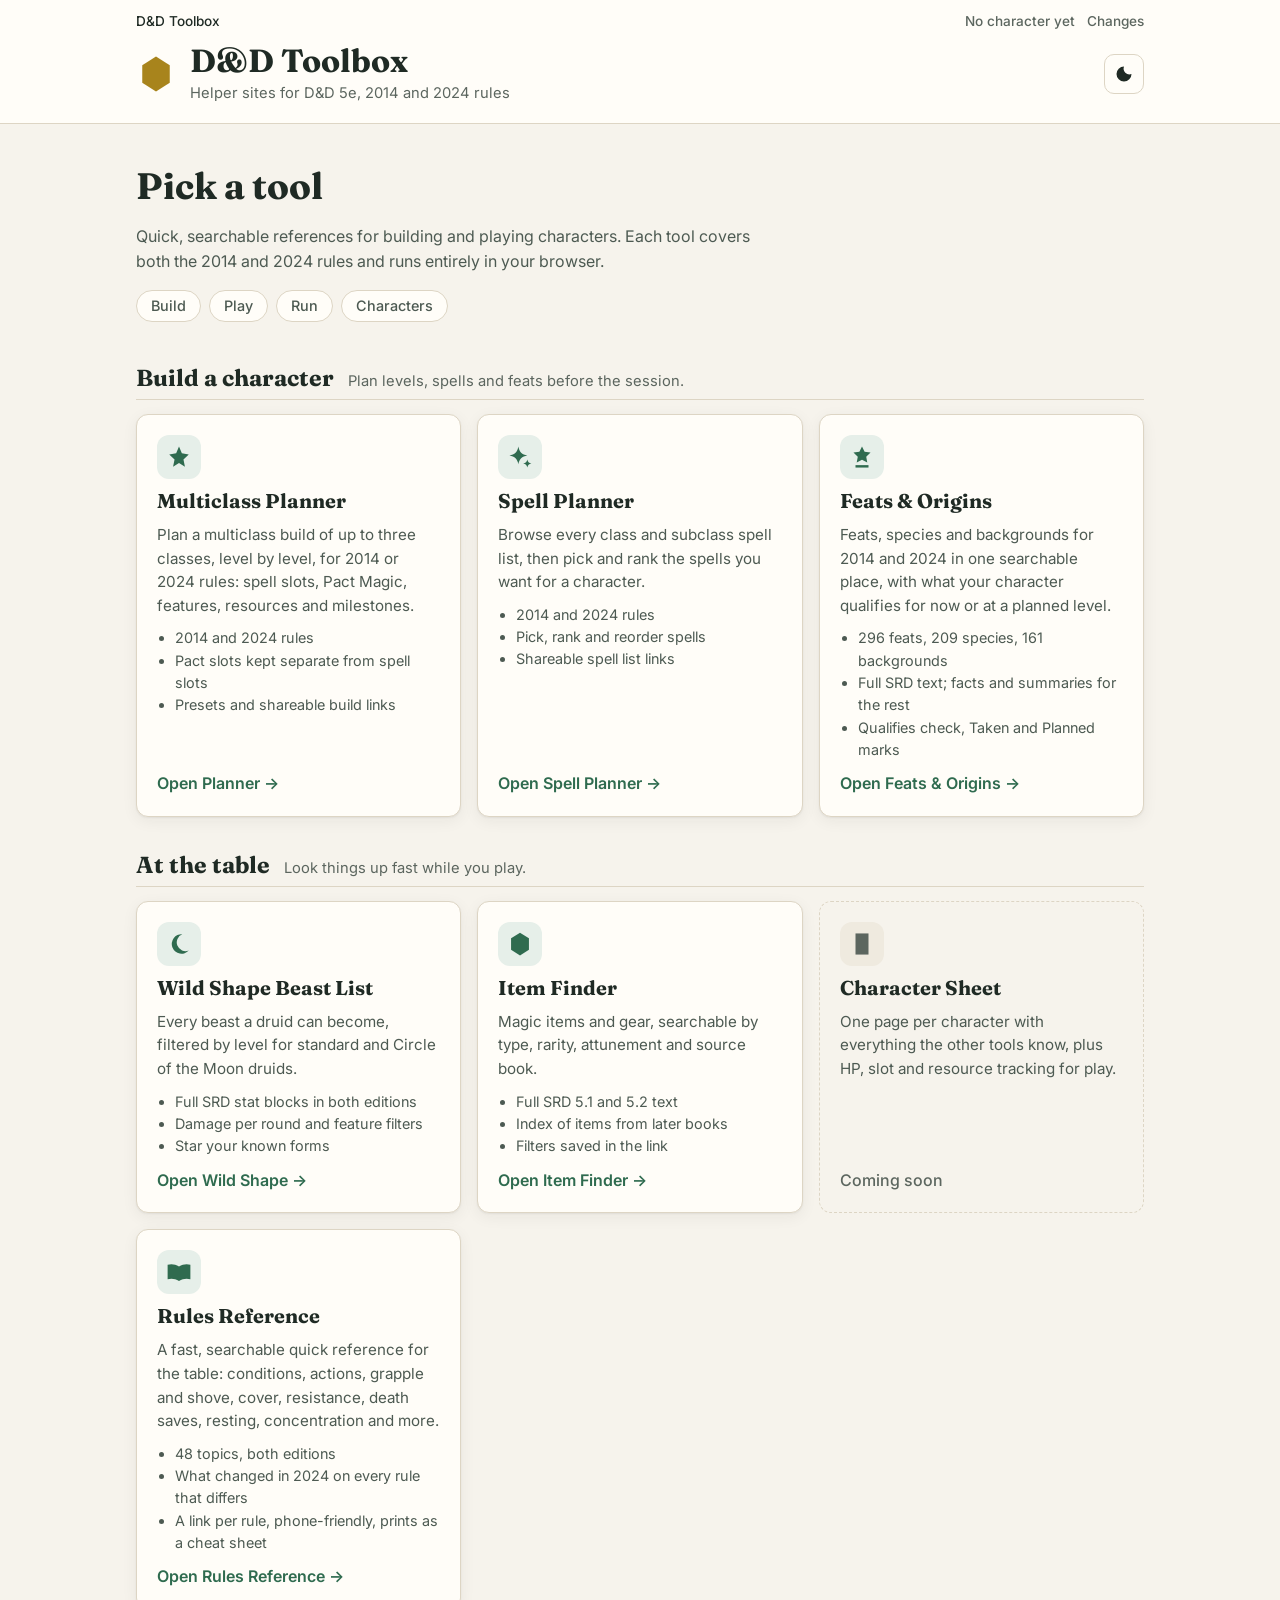
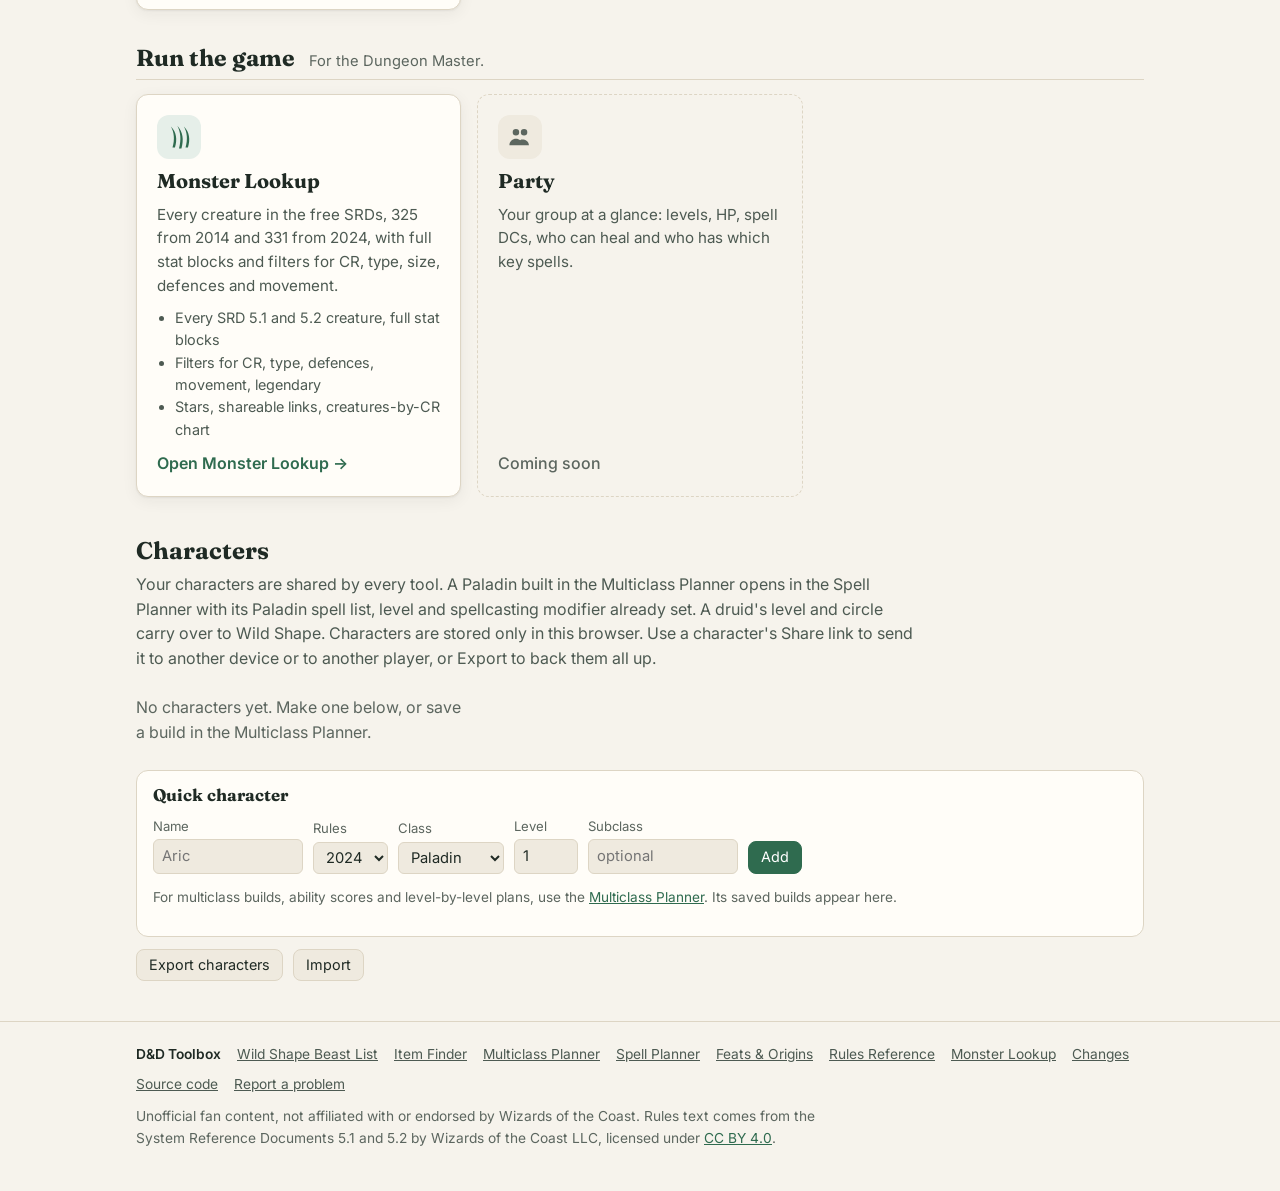
==== site/index.html @ f1fdc240 "Hub: Rules Reference card live; shared footer v2 adds Feats & Origins, Rules Reference, Monster Look" ====
<!doctype html>
<html lang="en">
<head>
<meta charset="utf-8">
<meta name="viewport" content="width=device-width, initial-scale=1">
<title>D&amp;D Toolbox</title>
<meta name="description" content="Free D&D 5e helper tools for 2014 and 2024 rules: a multiclass planner, spell planner, feats and origins, Wild Shape beasts, an item finder, a rules reference and a monster lookup.">
<meta name="theme-color" content="#f6f3ec" media="(prefers-color-scheme: light)">
<meta name="theme-color" content="#12171a" media="(prefers-color-scheme: dark)">
<link rel="canonical" href="https://wernercd.github.io/dnd/">
<meta property="og:type" content="website">
<meta property="og:site_name" content="D&amp;D Toolbox">
<meta property="og:title" content="D&amp;D Toolbox">
<meta property="og:description" content="Free D&amp;D 5e helper tools for 2014 and 2024 rules: a multiclass planner, spell planner, feats and origins, Wild Shape beasts, an item finder, a rules reference and a monster lookup.">
<meta property="og:url" content="https://wernercd.github.io/dnd/">
<meta name="twitter:card" content="summary">
<link rel="icon" href="data:image/svg+xml,%3Csvg xmlns='http://www.w3.org/2000/svg' viewBox='0 0 32 32'%3E%3Cpath d='M16 2l11 7v14l-11 7-11-7V9z' fill='%23c9a227'/%3E%3C/svg%3E">
<link rel="preconnect" href="https://fonts.googleapis.com">
<link rel="preconnect" href="https://fonts.gstatic.com" crossorigin>
<link href="https://fonts.googleapis.com/css2?family=Fraunces:opsz,wght@9..144,500;9..144,700&family=Inter:wght@400;500;600&display=swap" rel="stylesheet">
<script>try{var t=localStorage.getItem('dnd.theme');if(t==='dark'||t==='light')document.documentElement.dataset.theme=t;}catch(e){}</script>
<link rel="stylesheet" href="styles.css?v=dev">
</head>
<body>
<header class="site-header">
  <div class="wrap hub-bar">
    <a href="./" aria-current="page">D&amp;D Toolbox</a>
    <span class="char-pick" id="charPick"></span>
    <nav class="hub-nav" aria-label="Site">
      <a href="changes.html">Changes</a>
    </nav>
  </div>
  <div class="wrap header-inner">
    <div class="brand">
      <svg class="logo" viewBox="0 0 32 32" aria-hidden="true"><path d="M16 2l11 7v14l-11 7-11-7V9z"/></svg>
      <div>
        <h1>D&amp;D Toolbox</h1>
        <p class="tagline">Helper sites for D&amp;D 5e, 2014 and 2024 rules</p>
      </div>
    </div>
    <button id="themeBtn" class="icon-btn" type="button" aria-label="Toggle dark mode" title="Toggle dark mode">
      <svg viewBox="0 0 24 24" aria-hidden="true"><path d="M12 3a9 9 0 1 0 9 9 7 7 0 0 1-9-9z"/></svg>
    </button>
  </div>
</header>

<main class="wrap">
  <section class="hero">
    <h2>Pick a tool</h2>
    <p>Quick, searchable references for building and playing characters. Each tool covers both the 2014 and 2024 rules and runs entirely in your browser.</p>
    <nav class="jump" aria-label="Sections"><a href="#build">Build</a><a href="#play">Play</a><a href="#run">Run</a><a href="#characters">Characters</a></nav>
  </section>

  <section class="group" id="build" aria-labelledby="buildH">
    <div class="group-head"><h2 id="buildH">Build a character</h2><p>Plan levels, spells and feats before the session.</p></div>
    <div class="tools" data-reveal>
    <a class="tool" data-spot href="https://wernercd.github.io/dnd-multiclass-planner/">
      <span class="ico"><svg viewBox="0 0 32 32" aria-hidden="true"><path d="M16 3l3.5 8.5L28 13l-6.5 6 1.8 9L16 23.5 8.7 28l1.8-9L4 13l8.5-1.5z"/></svg></span>
      <h3>Multiclass Planner</h3>
      <p>Plan a multiclass build of up to three classes, level by level, for 2014 or 2024 rules: spell slots, Pact Magic, features, resources and milestones.</p>
      <ul><li>2014 and 2024 rules</li><li>Pact slots kept separate from spell slots</li><li>Presets and shareable build links</li></ul>
      <span class="go">Open Planner &rarr;</span>
    </a>
    <a class="tool" data-spot href="https://wernercd.github.io/dnd-magic/">
      <span class="ico"><svg viewBox="0 0 32 32" aria-hidden="true"><path d="M14 3c1 6.5 4.5 10 11 11-6.5 1-10 4.5-11 11-1-6.5-4.5-10-11-11 6.5-1 10-4.5 11-11z"/><path d="M25 19c.5 3 2 4.5 5 5-3 .5-4.5 2-5 5-.5-3-2-4.5-5-5 3-.5 4.5-2 5-5z"/></svg></span>
      <h3>Spell Planner</h3>
      <p>Browse every class and subclass spell list, then pick and rank the spells you want for a character.</p>
      <ul><li>2014 and 2024 rules</li><li>Pick, rank and reorder spells</li><li>Shareable spell list links</li></ul>
      <span class="go">Open Spell Planner &rarr;</span>
    </a>
    <a class="tool" data-spot href="https://wernercd.github.io/dnd-feats/">
      <span class="ico"><svg viewBox="0 0 32 32" aria-hidden="true"><path d="M16 3l3.2 6.6 7.3 1-5.3 5.1 1.3 7.2L16 19.5l-6.5 3.4 1.3-7.2-5.3-5.1 7.3-1z"/><path d="M8 26h16v3H8z"/></svg></span>
      <h3>Feats &amp; Origins</h3>
      <p>Feats, species and backgrounds for 2014 and 2024 in one searchable place, with what your character qualifies for now or at a planned level.</p>
      <ul><li>296 feats, 209 species, 161 backgrounds</li><li>Full SRD text; facts and summaries for the rest</li><li>Qualifies check, Taken and Planned marks</li></ul>
      <span class="go">Open Feats &amp; Origins &rarr;</span>
    </a>
    </div>
  </section>

  <section class="group" id="play" aria-labelledby="playH">
    <div class="group-head"><h2 id="playH">At the table</h2><p>Look things up fast while you play.</p></div>
    <div class="tools" data-reveal>
    <a class="tool" data-spot href="https://wernercd.github.io/dnd-druid-wildshapes/">
      <span class="ico"><svg viewBox="0 0 32 32" aria-hidden="true"><path d="M20 4a12 12 0 1 0 8 20A10 10 0 0 1 20 4z"/></svg></span>
      <h3>Wild Shape Beast List</h3>
      <p>Every beast a druid can become, filtered by level for standard and Circle of the Moon druids.</p>
      <ul><li>Full SRD stat blocks in both editions</li><li>Damage per round and feature filters</li><li>Star your known forms</li></ul>
      <span class="go">Open Wild Shape &rarr;</span>
    </a>
    <a class="tool" data-spot href="https://wernercd.github.io/dnd-items/">
      <span class="ico"><svg viewBox="0 0 32 32" aria-hidden="true"><path d="M16 2l11 7v14l-11 7-11-7V9z"/></svg></span>
      <h3>Item Finder</h3>
      <p>Magic items and gear, searchable by type, rarity, attunement and source book.</p>
      <ul><li>Full SRD 5.1 and 5.2 text</li><li>Index of items from later books</li><li>Filters saved in the link</li></ul>
      <span class="go">Open Item Finder &rarr;</span>
    </a>
    <div class="tool soon" data-spot>
      <span class="ico"><svg viewBox="0 0 32 32" aria-hidden="true"><path d="M8 3h16v26H8z"/></svg></span>
      <h3>Character Sheet</h3>
      <p>One page per character with everything the other tools know, plus HP, slot and resource tracking for play.</p>
      <span class="go">Coming soon</span>
    </div>
    <a class="tool" data-spot href="https://wernercd.github.io/dnd-rules/">
      <span class="ico"><svg viewBox="0 0 32 32" aria-hidden="true"><path d="M2 7c4.7-1.3 9.4-.7 14 2.2C20.6 6.3 25.3 5.7 30 7v18c-4.7-1.3-9.4-.7-14 2.2C11.4 24.3 6.7 23.7 2 25z"/></svg></span>
      <h3>Rules Reference</h3>
      <p>A fast, searchable quick reference for the table: conditions, actions, grapple and shove, cover, resistance, death saves, resting, concentration and more.</p>
      <ul><li>48 topics, both editions</li><li>What changed in 2024 on every rule that differs</li><li>A link per rule, phone-friendly, prints as a cheat sheet</li></ul>
      <span class="go">Open Rules Reference &rarr;</span>
    </a>
    </div>
  </section>

  <section class="group" id="run" aria-labelledby="runH">
    <div class="group-head"><h2 id="runH">Run the game</h2><p>For the Dungeon Master.</p></div>
    <div class="tools" data-reveal>
    <a class="tool" data-spot href="https://wernercd.github.io/dnd-monsters/">
      <span class="ico"><svg viewBox="0 0 32 32" aria-hidden="true"><path d="M6 3c4 7 5 16 2 26h3c3-10 2-19-5-26zM14 2c4 8 5 17 2 28h3c3-11 2-20-5-28zM22 3c4 7 5 16 2 26h3c3-10 2-19-5-26z"/></svg></span>
      <h3>Monster Lookup</h3>
      <p>Every creature in the free SRDs, 325 from 2014 and 331 from 2024, with full stat blocks and filters for CR, type, size, defences and movement.</p>
      <ul><li>Every SRD 5.1 and 5.2 creature, full stat blocks</li><li>Filters for CR, type, defences, movement, legendary</li><li>Stars, shareable links, creatures-by-CR chart</li></ul>
      <span class="go">Open Monster Lookup &rarr;</span>
    </a>
    <div class="tool soon" data-spot>
      <span class="ico"><svg viewBox="0 0 32 32" aria-hidden="true"><path d="M11 14a4 4 0 1 1 0-8 4 4 0 0 1 0 8zm10 0a4 4 0 1 1 0-8 4 4 0 0 1 0 8zM3 26c0-5 4-8 8-8s8 3 8 8zm10 0c.4-3 2-5.5 4.5-7 4.5-.5 9.5 2 9.5 7z"/></svg></span>
      <h3>Party</h3>
      <p>Your group at a glance: levels, HP, spell DCs, who can heal and who has which key spells.</p>
      <span class="go">Coming soon</span>
    </div>
    </div>
  </section>

  <section class="chars" id="characters" aria-labelledby="charsH">
    <h2 id="charsH">Characters</h2>
    <p class="intro">Your characters are shared by every tool. A Paladin built in the Multiclass Planner opens in the Spell Planner with its Paladin spell list, level and spellcasting modifier already set. A druid's level and circle carry over to Wild Shape. Characters are stored only in this browser. Use a character's Share link to send it to another device or to another player, or Export to back them all up.</p>
    <ul class="char-list" id="charList" data-reveal></ul>
    <form class="new-char" id="newChar">
      <h3>Quick character</h3>
      <div class="nc-row">
        <label>Name <input id="ncName" maxlength="60" placeholder="Aric"></label>
        <label>Rules <select id="ncEd"><option value="2024">2024</option><option value="2014">2014</option></select></label>
        <label>Class <select id="ncClass"></select></label>
        <label>Level <input id="ncLvl" type="number" min="1" max="20" value="1"></label>
        <label>Subclass <input id="ncSub" maxlength="80" placeholder="optional"></label>
        <button class="btn primary" type="submit">Add</button>
      </div>
      <p class="muted small">For multiclass builds, ability scores and level-by-level plans, use the <a href="https://wernercd.github.io/dnd-multiclass-planner/">Multiclass Planner</a>. Its saved builds appear here.</p>
    </form>
    <div class="char-io">
      <button class="btn" type="button" id="charExport">Export characters</button>
      <button class="btn" type="button" id="charImportBtn">Import</button>
      <input type="file" id="charImport" accept="application/json,.json" hidden>
      <span id="charMsg" class="muted small" role="status"></span>
    </div>
  </section>

</main>
<footer class="site-footer">
  <div class="wrap">
    <ul class="foot-links">
      <li><a href="./" aria-current="page">D&amp;D Toolbox</a></li>
      <li><a href="https://wernercd.github.io/dnd-druid-wildshapes/">Wild Shape Beast List</a></li>
      <li><a href="https://wernercd.github.io/dnd-items/">Item Finder</a></li>
      <li><a href="https://wernercd.github.io/dnd-multiclass-planner/">Multiclass Planner</a></li>
      <li><a href="https://wernercd.github.io/dnd-magic/">Spell Planner</a></li>
      <li><a href="https://wernercd.github.io/dnd-feats/">Feats &amp; Origins</a></li>
      <li><a href="https://wernercd.github.io/dnd-rules/">Rules Reference</a></li>
      <li><a href="https://wernercd.github.io/dnd-monsters/">Monster Lookup</a></li>
      <li><a href="changes.html">Changes</a></li>
      <li><a href="https://github.com/WernerCD/dnd" rel="noopener">Source code</a></li>
      <li><a href="https://github.com/WernerCD/dnd/issues" rel="noopener">Report a problem</a></li>
    </ul>
    <p>Unofficial fan content, not affiliated with or endorsed by Wizards of the Coast. Rules text comes from the System Reference Documents 5.1 and 5.2 by Wizards of the Coast LLC, licensed under <a href="https://creativecommons.org/licenses/by/4.0/legalcode" rel="noopener">CC BY 4.0</a>.</p>
  </div>
</footer>
<script src="theme.js?v=dev"></script>
<script src="character.js?v=dev"></script>
<script src="hub.js?v=dev"></script>
<script src="version.js?v=dev"></script>
<script src="motion.js?v=dev" defer></script>
<script src="ui.js?v=dev" defer></script>
</body>
</html>
---- site/styles.css ----
:root {
  --src-s: 58%; --src-l: 40%; --src-bg: 94%;
  --bg: #f6f3ec;
  --surface: #fffdf8;
  --surface-2: #efeadf;
  --ink: #1f2a24;
  --ink-2: #4d5a52;
  --muted: #5c665f;
  --line: #ddd5c4;
  --accent: #2f6b4f;
  --accent-ink: #ffffff;
  --gold: #a8841c;
  --warn: #9a4b1c;
  --warn-bg: #f7e6d8;
  --chip: #e6efe9;
  --shadow: 0 1px 2px rgba(31, 42, 36, .06), 0 4px 16px rgba(31, 42, 36, .06);
  --radius: 12px;
  color-scheme: light;
}
@media (prefers-color-scheme: dark) {
  :root:not([data-theme="light"]) {
    --bg: #12171a;
    --surface: #1a2125;
    --surface-2: #222b30;
    --ink: #e8ece6;
    --ink-2: #b9c3bc;
    --muted: #8d9a93;
    --line: #2f3a3f;
    --accent: #6fbf95;
    --accent-ink: #0d1a13;
    --gold: #d9b84a;
    --warn: #f0a878;
    --warn-bg: #3a2a20;
    --chip: #233229;
    --shadow: 0 1px 2px rgba(0, 0, 0, .3), 0 4px 16px rgba(0, 0, 0, .25);
    color-scheme: dark;
  }
}
:root[data-theme="dark"] {
  --bg: #12171a;
  --surface: #1a2125;
  --surface-2: #222b30;
  --ink: #e8ece6;
  --ink-2: #b9c3bc;
  --muted: #8d9a93;
  --line: #2f3a3f;
  --accent: #6fbf95;
  --accent-ink: #0d1a13;
  --gold: #d9b84a;
  --warn: #f0a878;
  --warn-bg: #3a2a20;
  --chip: #233229;
  --shadow: 0 1px 2px rgba(0, 0, 0, .3), 0 4px 16px rgba(0, 0, 0, .25);
  color-scheme: dark;
}

* { box-sizing: border-box; }
[hidden] { display: none !important; }
html { -webkit-text-size-adjust: 100%; }
body { margin: 0; background: var(--bg); color: var(--ink); font: 16px/1.55 Inter, system-ui, sans-serif; }
h1, h2, h3 { font-family: Fraunces, Georgia, serif; line-height: 1.2; margin: 0; }
a { color: var(--accent); }
.wrap { max-width: 1040px; margin: 0 auto; padding: 0 16px; }
.icon-btn { border: 1px solid var(--line); background: var(--surface); color: var(--ink); border-radius: 10px; width: 40px; height: 40px; display: grid; place-items: center; cursor: pointer; flex: none; }
.icon-btn svg { width: 20px; height: 20px; fill: currentColor; }
.hero { padding: 40px 0 8px; }
.hero h2 { font-size: clamp(1.6rem, 4vw, 2.3rem); }
.hero p { color: var(--ink-2); max-width: 62ch; }
.tools { display: grid; grid-template-columns: repeat(auto-fill, minmax(280px, 1fr)); gap: 16px; margin: 14px 0 0; }
.jump { display: flex; flex-wrap: wrap; gap: 8px; margin: 14px 0 0; }
.jump a { display: inline-flex; align-items: center; min-height: 32px; padding: 4px 14px; border: 1px solid var(--line); border-radius: 999px; background: var(--surface); color: var(--ink-2); font-size: .9rem; font-weight: 500; text-decoration: none; }
.jump a:hover, .jump a:focus-visible { border-color: var(--accent); color: var(--accent); }
.group { margin: 34px 0 0; scroll-margin-top: 16px; }
.group-head { display: flex; flex-wrap: wrap; align-items: baseline; gap: 4px 14px; border-bottom: 1px solid var(--line); padding-bottom: 6px; }
.group-head h2 { font-size: 1.45rem; margin: 0; }
.group-head p { margin: 0; color: var(--muted); font-size: .92rem; }
.tool.soon { box-shadow: none; border-style: dashed; background: transparent; }
.tool.soon .ico { background: var(--surface-2); }
.tool.soon .ico svg { fill: var(--muted); }
.tool.soon .go { color: var(--muted); font-weight: 500; }
#characters { scroll-margin-top: 16px; }
.tool { display: flex; flex-direction: column; gap: 10px; background: var(--surface); border: 1px solid var(--line); border-radius: var(--radius); padding: 20px; box-shadow: var(--shadow); text-decoration: none; color: inherit; transition: transform .12s ease, border-color .12s ease; }
a.tool:hover, a.tool:focus-visible { transform: translateY(-2px); border-color: var(--accent); }
.tool .ico { width: 44px; height: 44px; border-radius: 12px; background: var(--chip); display: grid; place-items: center; }
.tool .ico svg { width: 26px; height: 26px; fill: var(--accent); }
.tool h3 { font-size: 1.25rem; }
.tool p { margin: 0; color: var(--ink-2); font-size: .95rem; }
.tool ul { margin: 0; padding-left: 18px; color: var(--ink-2); font-size: .9rem; }
.tool .go { margin-top: auto; font-weight: 600; color: var(--accent); }
.tool.soon { border-style: dashed; box-shadow: none; }
.tool.soon .go { color: var(--muted); font-weight: 500; }

/* characters */
.chars { margin: 40px 0 40px; }
.chars > h2 { font-size: 1.5rem; margin-bottom: 6px; }
.chars .intro { color: var(--ink-2); max-width: 780px; margin: 0 0 16px; }
.char-list { list-style: none; padding: 0; margin: 0 0 18px; display: grid; grid-template-columns: repeat(auto-fill, minmax(280px, 1fr)); gap: 12px; }
.char { background: var(--surface); border: 1px solid var(--line); border-radius: var(--radius); padding: 14px 16px; display: flex; flex-direction: column; gap: 8px; }
.char.on { border-color: var(--accent); box-shadow: 0 0 0 1px var(--accent) inset; }
.char-head { display: flex; align-items: center; gap: 8px; }
.char-head h3 { font-size: 1.15rem; margin: 0; }
.char .tag { font-size: .75rem; font-weight: 600; color: var(--accent-ink); background: var(--accent); border-radius: 999px; padding: 1px 8px; }
.char-sum { margin: 0; color: var(--ink-2); font-size: .92rem; }
.char-tools, .char-acts, .char-io { display: flex; flex-wrap: wrap; gap: 6px 10px; align-items: center; }
.char-list .empty { color: var(--muted); padding: 8px 0; }
.btn { display: inline-flex; align-items: center; min-height: 32px; padding: 4px 12px; border: 1px solid var(--line); border-radius: 8px; background: var(--surface-2); color: var(--ink); font: inherit; font-size: .9rem; text-decoration: none; cursor: pointer; }
.btn:hover, .btn:focus-visible { border-color: var(--accent); color: var(--accent); }
.btn.primary { background: var(--accent); border-color: var(--accent); color: var(--accent-ink); }
.btn.primary:hover, .btn.primary:focus-visible { color: var(--accent-ink); filter: brightness(1.08); }
button.link { background: none; border: 0; padding: 2px 0; min-height: 24px; color: var(--accent); font: inherit; font-size: .88rem; cursor: pointer; text-decoration: underline; }
button.link.danger { color: var(--warn); }
.new-char { background: var(--surface); border: 1px solid var(--line); border-radius: var(--radius); padding: 14px 16px; margin-bottom: 12px; }
.new-char h3 { font-size: 1.05rem; margin: 0 0 10px; }
.nc-row { display: flex; flex-wrap: wrap; gap: 10px; align-items: flex-end; }
.nc-row label { display: flex; flex-direction: column; gap: 3px; font-size: .82rem; color: var(--muted); }
.nc-row input, .nc-row select { font: inherit; font-size: .92rem; color: var(--ink); background: var(--surface-2); border: 1px solid var(--line); border-radius: 6px; padding: 5px 8px; min-height: 32px; }
.nc-row input#ncName, .nc-row input#ncSub { width: 150px; }
.nc-row input#ncLvl { width: 64px; }
.muted { color: var(--muted); }
.small { font-size: .85rem; }
@media print { .new-char, .char-io, .char-tools, .char-acts, .jump, .tool.soon { display: none !important; } }

/* === dnd-shared v1.8 (canonical copy: WernerCD/dnd shared/dnd-shared.css) === */
/* Paste this block unchanged at the END of each site's styles.css. Do not edit it per site;
   change it in the hub repo and re-copy it to every site. It relies on the shared tokens
   (--bg, --surface, --surface-2, --ink, --ink-2, --muted, --line, --accent, --gold, --radius). */
.site-header { background: var(--surface); border-bottom: 1px solid var(--line); }
.hub-bar { display: flex; align-items: center; justify-content: space-between; gap: 12px; padding-top: 10px; font-size: .85rem; }
.hub-bar a { color: var(--muted); font-weight: 500; text-decoration: none; border-radius: 6px; display: inline-flex; align-items: center; min-height: 24px; }
.hub-bar a:hover, .hub-bar a:focus-visible { color: var(--accent); text-decoration: underline; }
.hub-bar a[aria-current="page"] { color: var(--ink); }
.hub-nav { display: flex; gap: 14px; }
.char-pick { margin-left: auto; display: inline-flex; align-items: center; min-height: 24px; color: var(--muted); }
.char-pick label { display: inline-flex; align-items: center; gap: 6px; }
.char-pick select { font: inherit; font-size: .85rem; color: var(--ink); background: var(--surface-2); border: 1px solid var(--line); border-radius: 6px; padding: 2px 6px; min-height: 26px; max-width: 46vw; }
@media (max-width: 520px) { .char-pick .char-lbl { display: none; } }
.char-pick .char-share { font: inherit; font-size: .8rem; color: var(--ink-2); background: none; border: 1px solid var(--line); border-radius: 6px; padding: 2px 8px; min-height: 26px; margin-left: 6px; cursor: pointer; }
.char-pick .char-share:hover, .char-pick .char-share:focus-visible { color: var(--accent); border-color: var(--accent); }
.char-import { position: fixed; top: 12px; left: 0; right: 0; margin: 0 auto; z-index: 1000; width: min(520px, calc(100vw - 32px)); background: var(--surface); color: var(--ink); border: 1px solid var(--accent); border-radius: var(--radius); box-shadow: 0 6px 24px rgba(0, 0, 0, .25); padding: 12px 14px; font-size: .92rem; }
.char-import p { margin: 0 0 10px; }
.char-import .ci-acts { display: flex; flex-wrap: wrap; gap: 8px; }
.char-import button { font: inherit; font-size: .88rem; min-height: 32px; padding: 4px 12px; border-radius: 8px; border: 1px solid var(--line); background: var(--surface-2); color: var(--ink); cursor: pointer; }
.char-import .ci-yes { background: var(--accent); border-color: var(--accent); color: var(--accent-ink); }
.hub-bar + .header-inner { padding-top: 8px; }
.header-inner { display: flex; align-items: center; justify-content: space-between; gap: 12px; padding-top: 18px; padding-bottom: 18px; }
.brand { display: flex; align-items: center; gap: 14px; min-width: 0; }
.brand .logo { width: 40px; height: 40px; fill: var(--gold); flex: none; }
.brand h1 { font-size: clamp(1.4rem, 3.5vw, 2rem); }
.brand h1 a { color: inherit; text-decoration: none; }
.tagline { margin: 2px 0 0; color: var(--muted); font-size: .92rem; }

.site-footer { border-top: 1px solid var(--line); margin-top: 40px; padding: 20px 0 36px; color: var(--muted); font-size: .86rem; }
.site-footer .foot-links { display: flex; flex-wrap: wrap; gap: 6px 16px; margin: 0 0 10px; padding: 0; list-style: none; }
.site-footer .foot-links a { color: var(--ink-2); display: inline-flex; align-items: center; min-height: 24px; }
.site-footer .foot-links a[aria-current="page"] { color: var(--ink); font-weight: 600; text-decoration: none; }
.site-footer p { margin: 6px 0; max-width: 80ch; }

.changes { padding-bottom: 8px; }
.changes > * { max-width: 780px; }
.changes h2 { font-size: 1.6rem; margin: 28px 0 4px; }
.changes .intro { color: var(--ink-2); margin: 0 0 8px; }
.change-day { margin: 22px 0 0; }
.change-day h3 { font-family: Inter, system-ui, sans-serif; font-size: .8rem; font-weight: 600; letter-spacing: .06em; text-transform: uppercase; color: var(--muted); border-bottom: 1px solid var(--line); padding-bottom: 4px; margin: 0 0 8px; }
.change-day ul { margin: 0; padding-left: 18px; }
.change-day li { margin: 6px 0; color: var(--ink-2); line-height: 1.5; }
.change-day li b { color: var(--ink); }
@media (max-width: 480px) { .hub-nav { gap: 10px; } .tagline { font-size: .85rem; } }
/* motion (ui.js) and charts (chart.js), v1.8 */
.ui-anim [data-reveal] > :not(.ui-in) { opacity: 0; }
[data-spot] { position: relative; isolation: isolate; }
[data-spot]::before { content: ""; position: absolute; inset: 0; border-radius: inherit; pointer-events: none; z-index: -1; opacity: 0; transition: opacity .25s ease;
  background: radial-gradient(240px circle at var(--mx, 50%) var(--my, 50%), color-mix(in srgb, var(--accent) 16%, transparent), transparent 70%); }
[data-spot]:hover::before { opacity: 1; }
.plot { --p1: #25875a; --p2: #6a5acd; --p3: #b07d10; --p-fill: 22%; }
@media (prefers-color-scheme: dark) { :root:not([data-theme="light"]) .plot { --p1: #3fa673; --p2: #9483e6; --p3: #b08822; --p-fill: 30%; } }
:root[data-theme="dark"] .plot { --p1: #3fa673; --p2: #9483e6; --p3: #b08822; --p-fill: 30%; }
.plot-fig { margin: 0; }
.plot-box { position: relative; width: 100%; }
.plot-box svg { display: block; width: 100%; height: auto; overflow: visible; touch-action: pan-y; }
.plot-box svg:focus-visible { outline: 2px solid var(--accent); outline-offset: 4px; border-radius: 6px; }
.plot-grid line { stroke: var(--line); stroke-width: 1; }
.plot-grid line.plot-base { stroke: var(--muted); }
.plot-tick { fill: var(--muted); font-size: 11px; font-variant-numeric: tabular-nums; }
.plot-axis { fill: var(--ink-2); font-size: 12px; }
.plot-line { fill: none; stroke-width: 2; stroke-linejoin: round; stroke-linecap: round; }
.plot-line.s1, .plot-dot.s1, .plot-bar.s1, .sw.s1 { stroke: var(--p1); color: var(--p1); }
.plot-line.s2, .plot-dot.s2, .sw.s2 { stroke: var(--p2); color: var(--p2); }
.plot-line.s2 { stroke-dasharray: 6 4; }
.plot-line.s3, .plot-dot.s3, .sw.s3 { stroke: var(--p3); color: var(--p3); }
.plot-line.s3 { stroke-dasharray: 2 4; }
.plot-bar.s1 { fill: var(--p1); stroke: none; }
.plot-stop1 { stop-color: var(--p1); stop-opacity: var(--p-fill); }
.plot-stop2 { stop-color: var(--p1); stop-opacity: 0; }
.plot-dl { fill: var(--ink-2); font-size: 11px; font-weight: 600; }
.plot-cross { stroke: var(--muted); stroke-width: 1; stroke-dasharray: 3 3; }
.plot-dot { fill: currentColor; stroke: var(--surface) !important; stroke-width: 2; }
.plot-tip { position: absolute; z-index: 2; pointer-events: none; min-width: 120px; max-width: 240px; background: var(--surface); color: var(--ink); border: 1px solid var(--line); border-radius: 8px; box-shadow: 0 4px 16px rgba(0, 0, 0, .14); padding: 6px 10px; font-size: .8rem; display: flex; flex-direction: column; gap: 2px; }
.plot-tip span, .plot-legend span { display: inline-flex; align-items: center; gap: 6px; color: var(--ink-2); }
.sw { display: inline-block; width: 14px; height: 0; border-top: 2px solid currentColor; }
.sw.s2 { border-top-style: dashed; } .sw.s3 { border-top-style: dotted; }
.plot-legend { display: flex; flex-wrap: wrap; gap: 4px 16px; margin: 0 0 6px; font-size: .82rem; }
.plot-sr { position: absolute; width: 1px; height: 1px; overflow: hidden; clip: rect(0 0 0 0); white-space: nowrap; }
.plot-table { margin-top: 6px; font-size: .82rem; color: var(--ink-2); }
.plot-table summary { cursor: pointer; color: var(--accent); min-height: 24px; display: inline-flex; align-items: center; }
.plot-tw { overflow-x: auto; max-height: 320px; overflow-y: auto; }
.plot-table table { border-collapse: collapse; margin-top: 6px; font-variant-numeric: tabular-nums; }
.plot-table caption { text-align: left; color: var(--muted); padding-bottom: 4px; }
.plot-table th, .plot-table td { border-bottom: 1px solid var(--line); padding: 3px 10px 3px 0; text-align: right; }
.plot-table th[scope="row"], .plot-table thead th:first-child { text-align: left; }
.ui-anim .plot-new .plot-line, .ui-anim .plot-new .plot-area { animation: plot-wipe .9s cubic-bezier(.22, 1, .36, 1) both; }
.ui-anim .plot-new .plot-dl { animation: plot-fade .4s .7s ease both; }
.ui-anim .plot-new .plot-bar { transform-box: fill-box; transform-origin: 50% 100%; animation: plot-grow .55s cubic-bezier(.22, 1, .36, 1) both; }
@keyframes plot-wipe { from { clip-path: inset(0 100% 0 0); } to { clip-path: inset(0 0 0 0); } }
@keyframes plot-fade { from { opacity: 0; } }
@keyframes plot-grow { from { transform: scaleY(0); } }
@media (prefers-reduced-motion: reduce) { [data-spot]::before { transition: none; } }
/* print: paper-friendly, no chrome. Sites add their own rules to hide tool controls. */
@media print {
  :root, :root:not([data-theme="light"]), :root[data-theme="dark"] { --bg: #fff; --surface: #fff; --surface-2: #f3f3f3; --ink: #000; --ink-2: #222; --muted: #555; --line: #bbb; --shadow: none; --accent: #2f6b4f; --accent-ink: #ffffff; --gold: #a8841c; --warn: #9a4b1c; --warn-bg: #f7e6d8; --chip: #e6efe9; color-scheme: light; }
  body { background: #fff; }
  .hub-bar, .char-pick, .char-import, .plot-tip, .plot-table summary, #themeBtn, .site-footer .foot-links, button, dialog::backdrop { display: none !important; }
  .site-header { border-bottom: 1px solid #000; }
  a { color: inherit; text-decoration: none; }
  .card, .change-day li, .statblock { break-inside: avoid; }
  .ui-anim [data-reveal] > * { opacity: 1 !important; }
  .plot-fig { break-inside: avoid; }
}
/* === end dnd-shared v1.8 === */
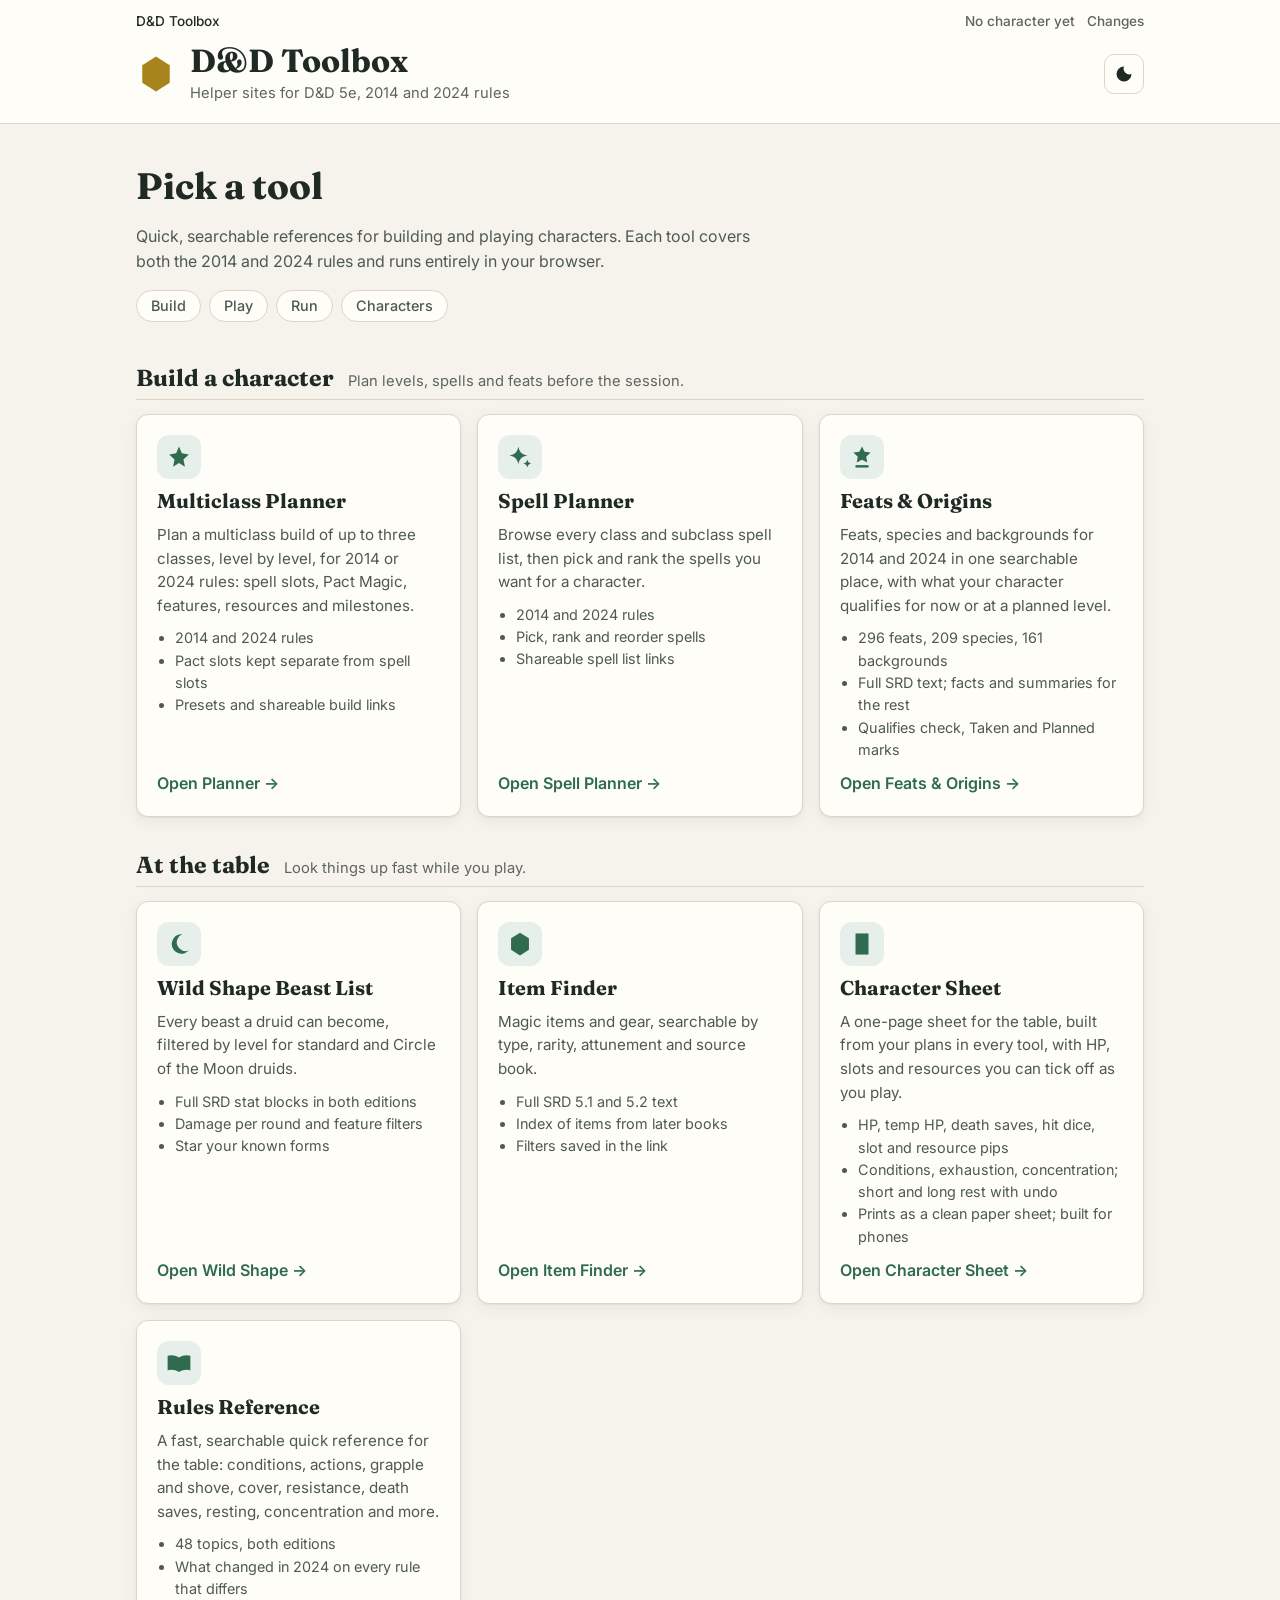
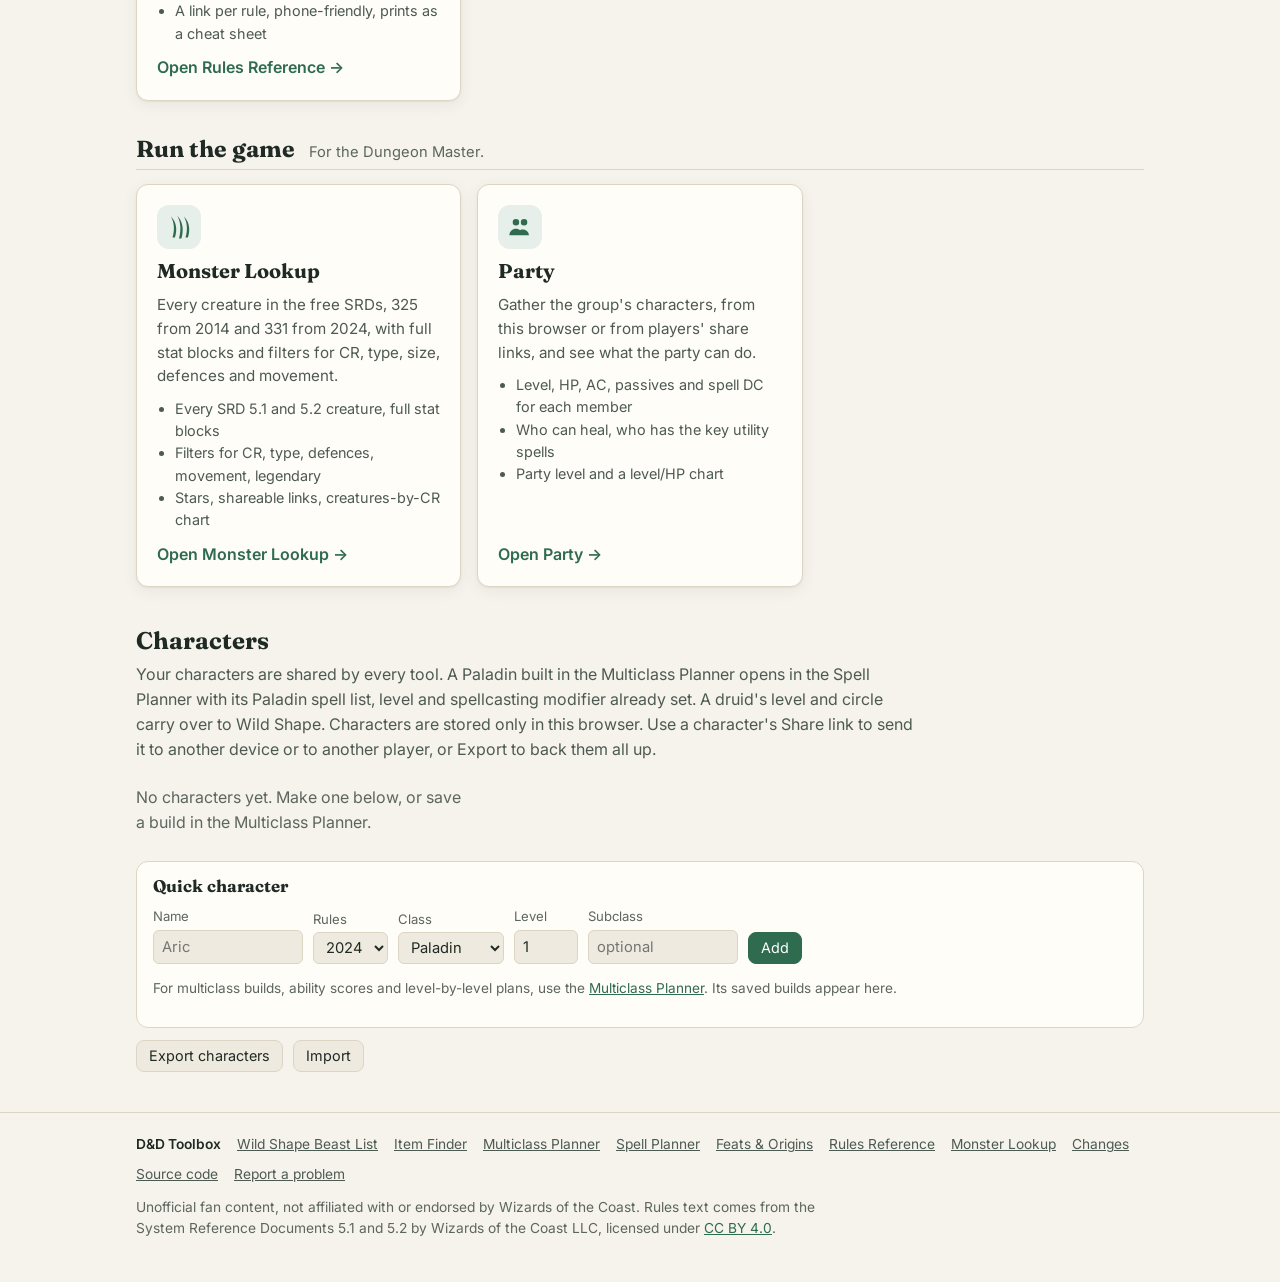
==== commit 99665d47: "Hub: Character Sheet and Party cards live; character.js v1.5 takes newer sheet summaries from share " ====
--- a/site/index.html
+++ b/site/index.html
@@ -95,12 +95,13 @@
       <ul><li>Full SRD 5.1 and 5.2 text</li><li>Index of items from later books</li><li>Filters saved in the link</li></ul>
       <span class="go">Open Item Finder &rarr;</span>
     </a>
-    <div class="tool soon" data-spot>
+    <a class="tool" data-spot href="sheet.html">
       <span class="ico"><svg viewBox="0 0 32 32" aria-hidden="true"><path d="M8 3h16v26H8z"/></svg></span>
       <h3>Character Sheet</h3>
-      <p>One page per character with everything the other tools know, plus HP, slot and resource tracking for play.</p>
-      <span class="go">Coming soon</span>
-    </div>
+      <p>A one-page sheet for the table, built from your plans in every tool, with HP, slots and resources you can tick off as you play.</p>
+      <ul><li>HP, temp HP, death saves, hit dice, slot and resource pips</li><li>Conditions, exhaustion, concentration; short and long rest with undo</li><li>Prints as a clean paper sheet; built for phones</li></ul>
+      <span class="go">Open Character Sheet &rarr;</span>
+    </a>
     <a class="tool" data-spot href="https://wernercd.github.io/dnd-rules/">
       <span class="ico"><svg viewBox="0 0 32 32" aria-hidden="true"><path d="M2 7c4.7-1.3 9.4-.7 14 2.2C20.6 6.3 25.3 5.7 30 7v18c-4.7-1.3-9.4-.7-14 2.2C11.4 24.3 6.7 23.7 2 25z"/></svg></span>
       <h3>Rules Reference</h3>
@@ -121,12 +122,13 @@
       <ul><li>Every SRD 5.1 and 5.2 creature, full stat blocks</li><li>Filters for CR, type, defences, movement, legendary</li><li>Stars, shareable links, creatures-by-CR chart</li></ul>
       <span class="go">Open Monster Lookup &rarr;</span>
     </a>
-    <div class="tool soon" data-spot>
+    <a class="tool" data-spot href="party.html">
       <span class="ico"><svg viewBox="0 0 32 32" aria-hidden="true"><path d="M11 14a4 4 0 1 1 0-8 4 4 0 0 1 0 8zm10 0a4 4 0 1 1 0-8 4 4 0 0 1 0 8zM3 26c0-5 4-8 8-8s8 3 8 8zm10 0c.4-3 2-5.5 4.5-7 4.5-.5 9.5 2 9.5 7z"/></svg></span>
       <h3>Party</h3>
-      <p>Your group at a glance: levels, HP, spell DCs, who can heal and who has which key spells.</p>
-      <span class="go">Coming soon</span>
-    </div>
+      <p>Gather the group's characters, from this browser or from players' share links, and see what the party can do.</p>
+      <ul><li>Level, HP, AC, passives and spell DC for each member</li><li>Who can heal, who has the key utility spells</li><li>Party level and a level/HP chart</li></ul>
+      <span class="go">Open Party &rarr;</span>
+    </a>
     </div>
   </section>
 
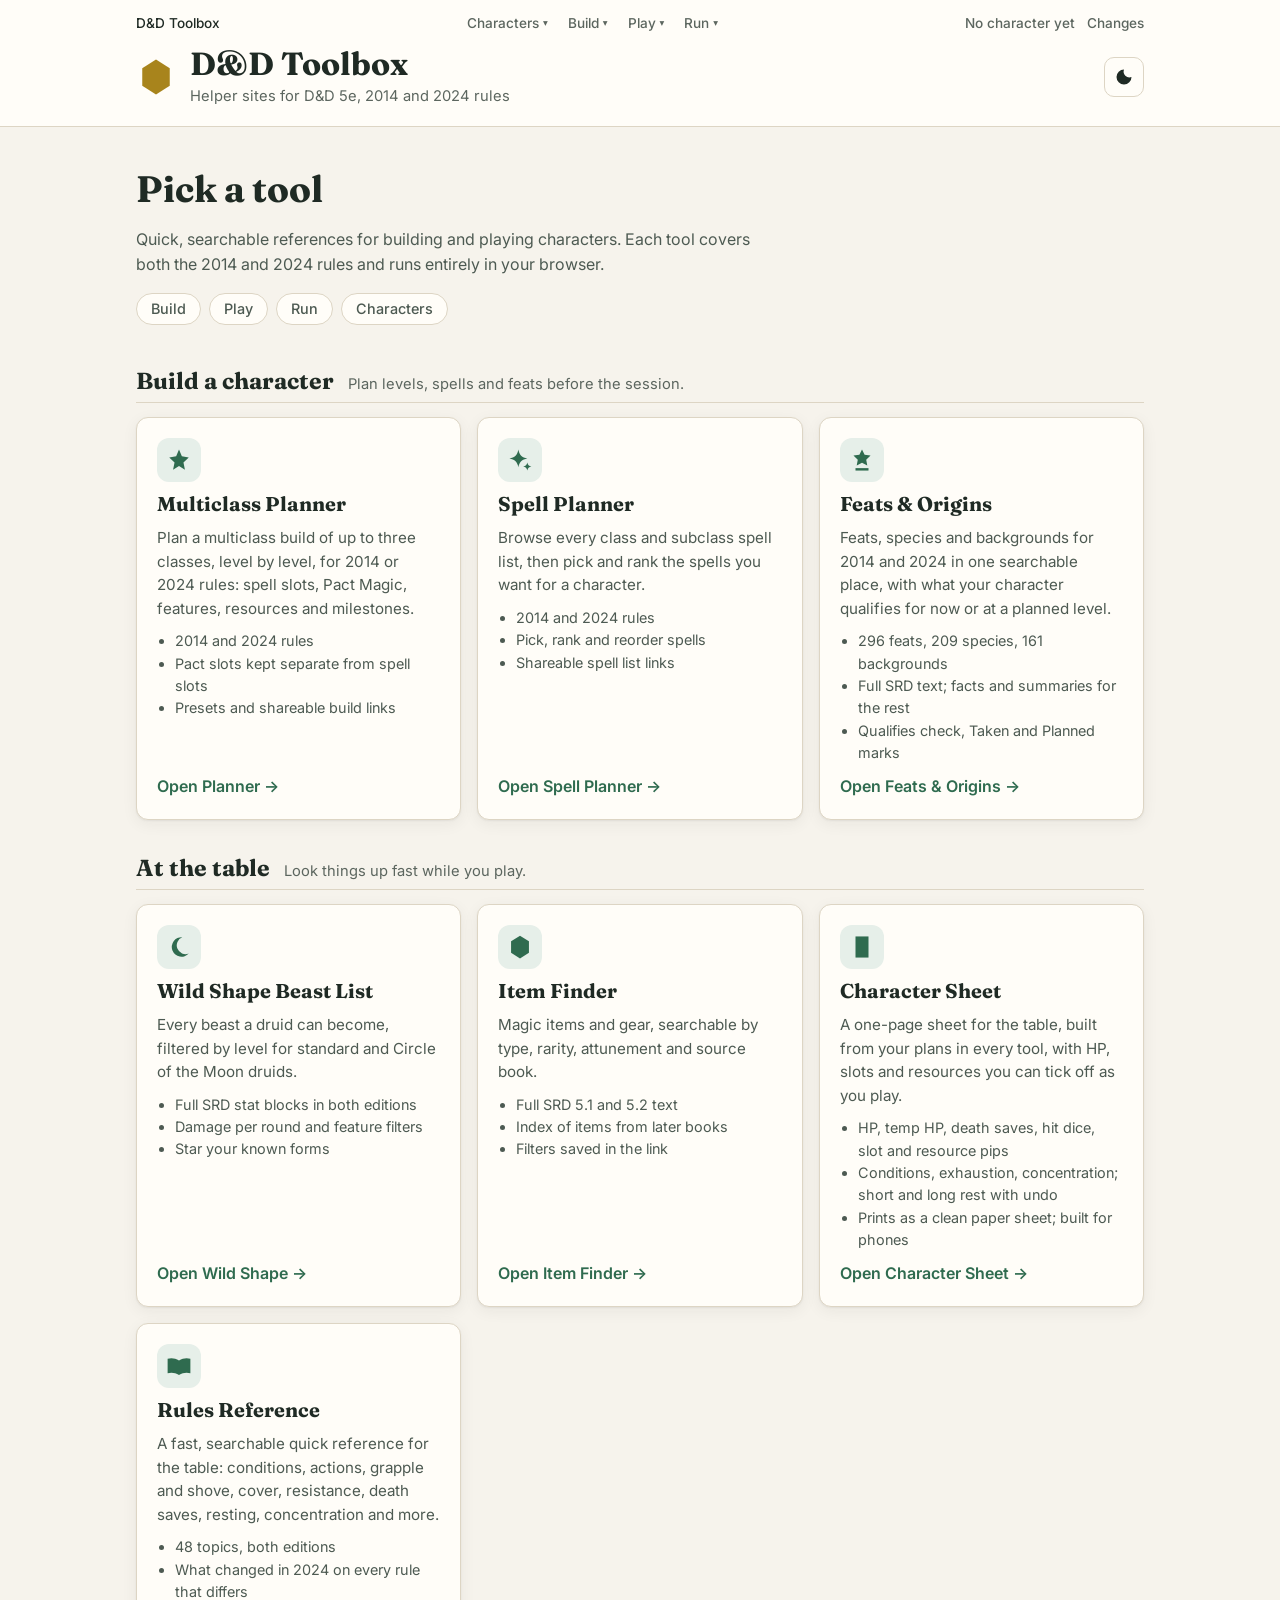
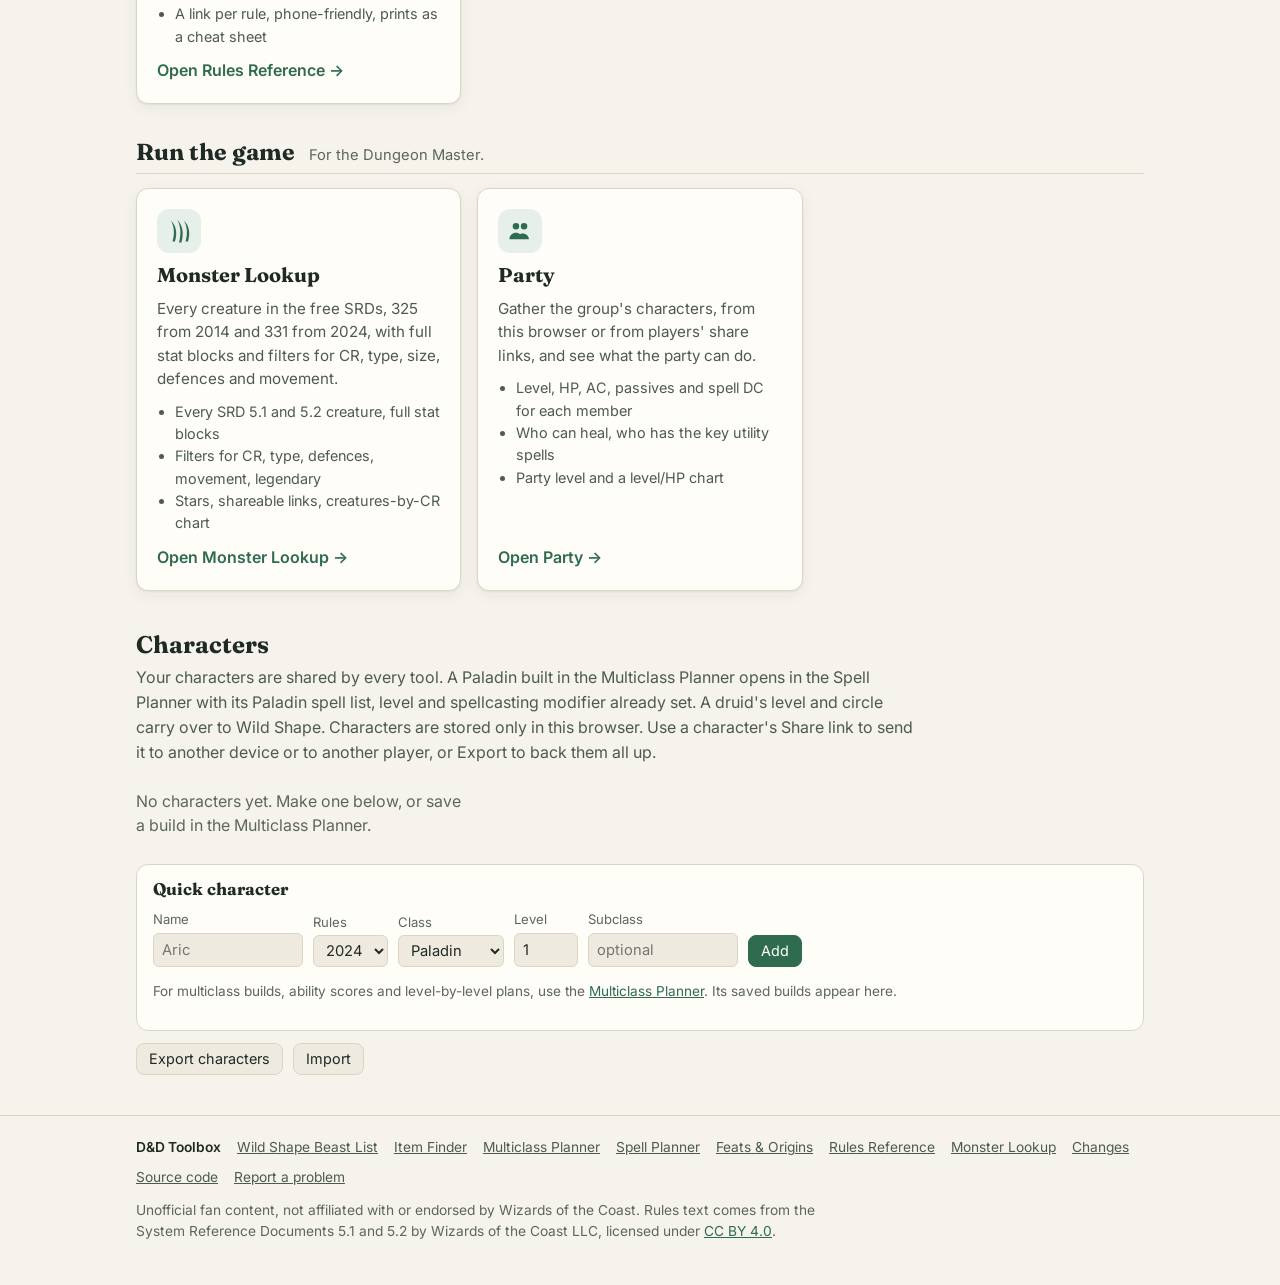
==== commit 9b0c9055: "Shared v1.9: nav.js centred drop-down tool menus in the top bar (Characters, Build, Play, Run); hub " ====
--- a/site/index.html
+++ b/site/index.html
@@ -176,6 +176,7 @@
   </div>
 </footer>
 <script src="theme.js?v=dev"></script>
+<script src="nav.js?v=dev"></script>
 <script src="character.js?v=dev"></script>
 <script src="hub.js?v=dev"></script>
 <script src="version.js?v=dev"></script>
--- a/site/styles.css
+++ b/site/styles.css
@@ -120,7 +120,7 @@
 .small { font-size: .85rem; }
 @media print { .new-char, .char-io, .char-tools, .char-acts, .jump, .tool.soon { display: none !important; } }
 
-/* === dnd-shared v1.8 (canonical copy: WernerCD/dnd shared/dnd-shared.css) === */
+/* === dnd-shared v1.9 (canonical copy: WernerCD/dnd shared/dnd-shared.css) === */
 /* Paste this block unchanged at the END of each site's styles.css. Do not edit it per site;
    change it in the hub repo and re-copy it to every site. It relies on the shared tokens
    (--bg, --surface, --surface-2, --ink, --ink-2, --muted, --line, --accent, --gold, --radius). */
@@ -214,15 +214,39 @@
 @keyframes plot-fade { from { opacity: 0; } }
 @keyframes plot-grow { from { transform: scaleY(0); } }
 @media (prefers-reduced-motion: reduce) { [data-spot]::before { transition: none; } }
+/* top-bar tool menu (nav.js), v1.9 */
+.tool-menu { flex: 1 1 auto; display: flex; justify-content: center; position: relative; min-width: 0; }
+.hub-bar.has-menu .char-pick { margin-left: 0; }
+.tool-menu ul { list-style: none; margin: 0; padding: 0; }
+.tm-groups { display: flex; gap: 2px; }
+.tm-g { position: relative; }
+.tm-btn, .tm-all { font: inherit; font-size: .85rem; font-weight: 500; color: var(--muted); background: none; border: 0; border-radius: 6px; padding: 3px 9px; min-height: 26px; cursor: pointer; display: inline-flex; align-items: center; gap: 4px; }
+.tm-btn span, .tm-all span { font-size: .7em; }
+.tm-btn:hover, .tm-btn:focus-visible, .tm-btn[aria-expanded="true"], .tm-all:hover, .tm-all:focus-visible { color: var(--accent); background: var(--surface-2); }
+.tm-g.tm-cur > .tm-btn { color: var(--ink); }
+.tm-list { display: none; position: absolute; top: calc(100% + 4px); left: 50%; transform: translateX(-50%); z-index: 900; min-width: 190px; background: var(--surface); border: 1px solid var(--line); border-radius: 10px; box-shadow: 0 8px 24px rgba(0, 0, 0, .16); padding: 6px; }
+.tm-btn[aria-expanded="true"] + .tm-list { display: block; }
+.tm-list a { display: flex; align-items: center; min-height: 32px; padding: 4px 10px; border-radius: 6px; color: var(--ink-2); text-decoration: none; white-space: nowrap; font-size: .9rem; }
+.tm-list a:hover, .tm-list a:focus-visible { background: var(--surface-2); color: var(--accent); }
+.tm-list a[aria-current="page"] { color: var(--ink); font-weight: 600; }
+.tm-all { display: none; }
+@media (max-width: 720px) {
+  .tm-all { display: inline-flex; }
+  .tm-groups { display: none; position: absolute; top: calc(100% + 4px); left: 50%; transform: translateX(-50%); z-index: 900; width: min(300px, calc(100vw - 32px)); flex-direction: column; gap: 6px; background: var(--surface); border: 1px solid var(--line); border-radius: 10px; box-shadow: 0 8px 24px rgba(0, 0, 0, .16); padding: 8px; }
+  .tool-menu.open .tm-groups { display: flex; }
+  .tm-btn { pointer-events: none; color: var(--muted); font-size: .75rem; letter-spacing: .05em; text-transform: uppercase; padding: 2px 10px; }
+  .tm-btn span { display: none; }
+  .tm-list, .tm-btn[aria-expanded="true"] + .tm-list { display: block; position: static; transform: none; box-shadow: none; border: 0; padding: 0; min-width: 0; }
+}
 /* print: paper-friendly, no chrome. Sites add their own rules to hide tool controls. */
 @media print {
   :root, :root:not([data-theme="light"]), :root[data-theme="dark"] { --bg: #fff; --surface: #fff; --surface-2: #f3f3f3; --ink: #000; --ink-2: #222; --muted: #555; --line: #bbb; --shadow: none; --accent: #2f6b4f; --accent-ink: #ffffff; --gold: #a8841c; --warn: #9a4b1c; --warn-bg: #f7e6d8; --chip: #e6efe9; color-scheme: light; }
   body { background: #fff; }
-  .hub-bar, .char-pick, .char-import, .plot-tip, .plot-table summary, #themeBtn, .site-footer .foot-links, button, dialog::backdrop { display: none !important; }
+  .hub-bar, .tool-menu, .char-pick, .char-import, .plot-tip, .plot-table summary, #themeBtn, .site-footer .foot-links, button, dialog::backdrop { display: none !important; }
   .site-header { border-bottom: 1px solid #000; }
   a { color: inherit; text-decoration: none; }
   .card, .change-day li, .statblock { break-inside: avoid; }
   .ui-anim [data-reveal] > * { opacity: 1 !important; }
   .plot-fig { break-inside: avoid; }
 }
-/* === end dnd-shared v1.8 === */
+/* === end dnd-shared v1.9 === */
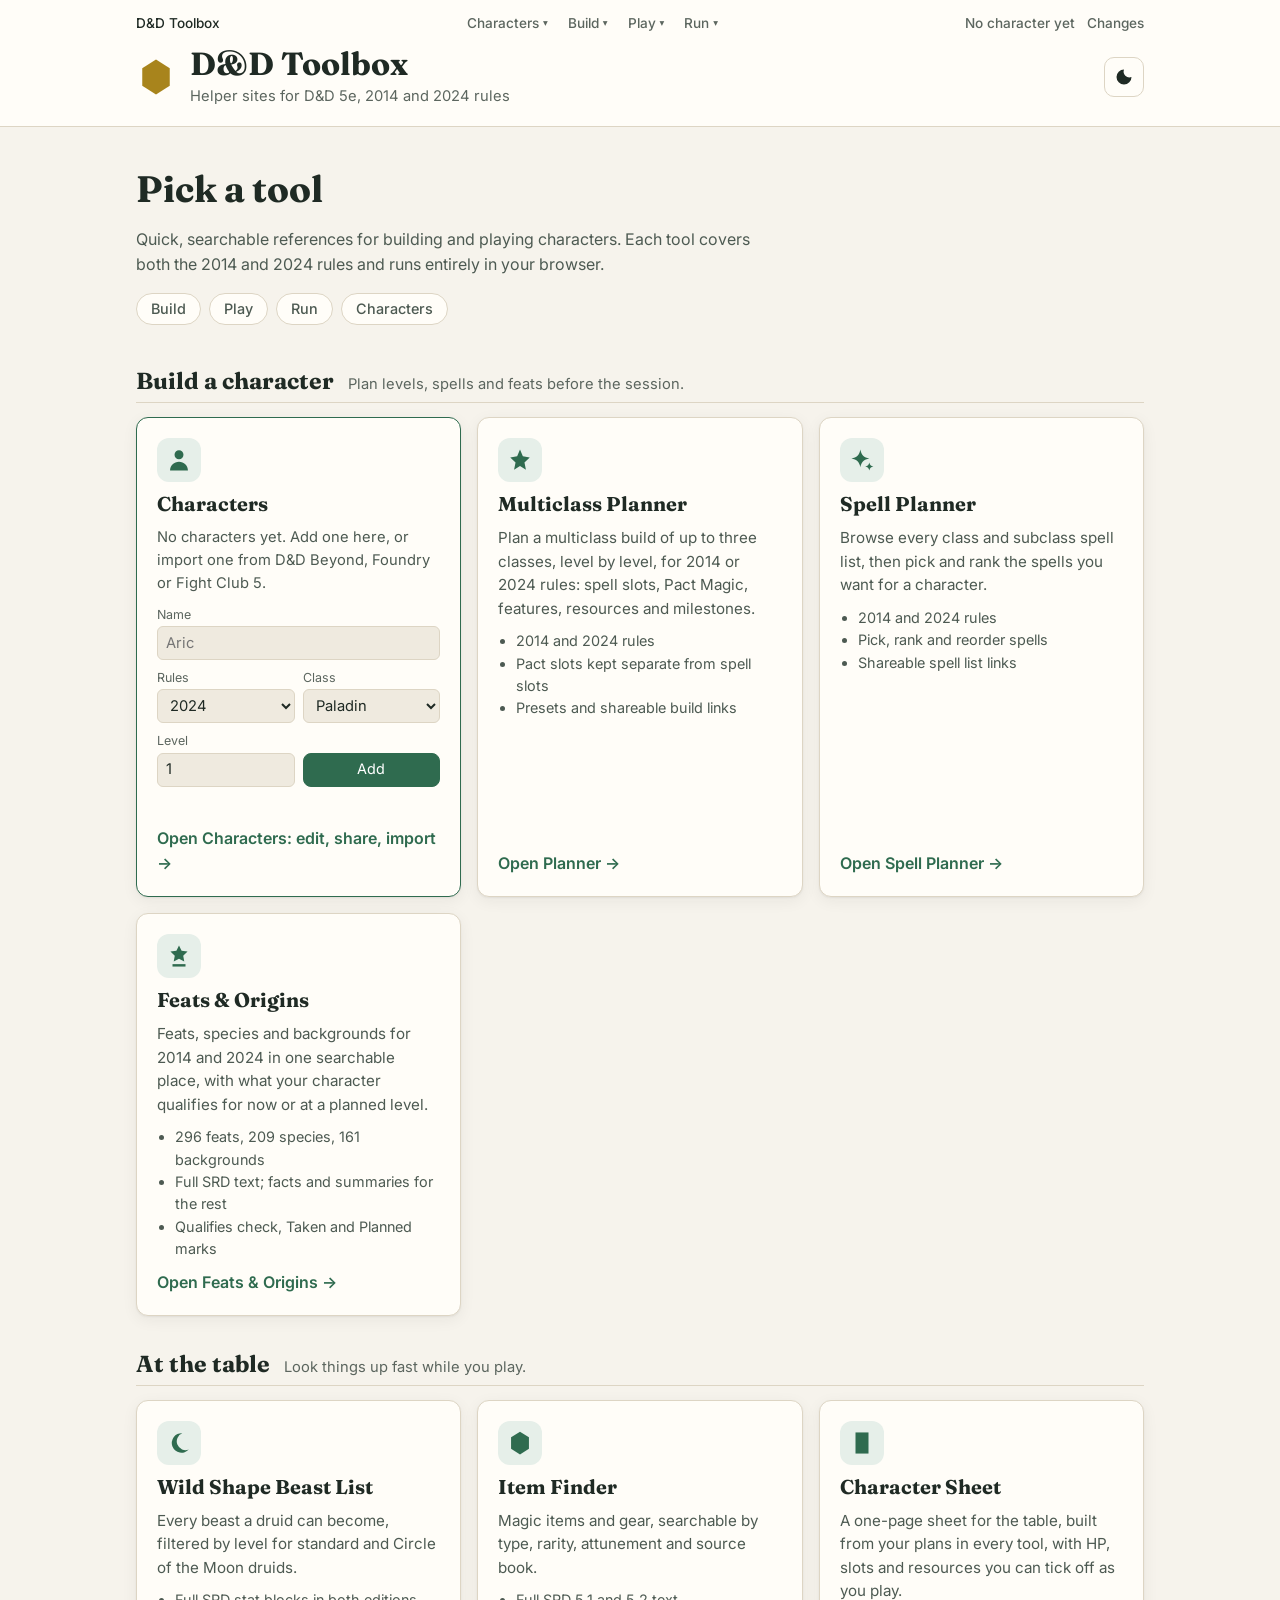
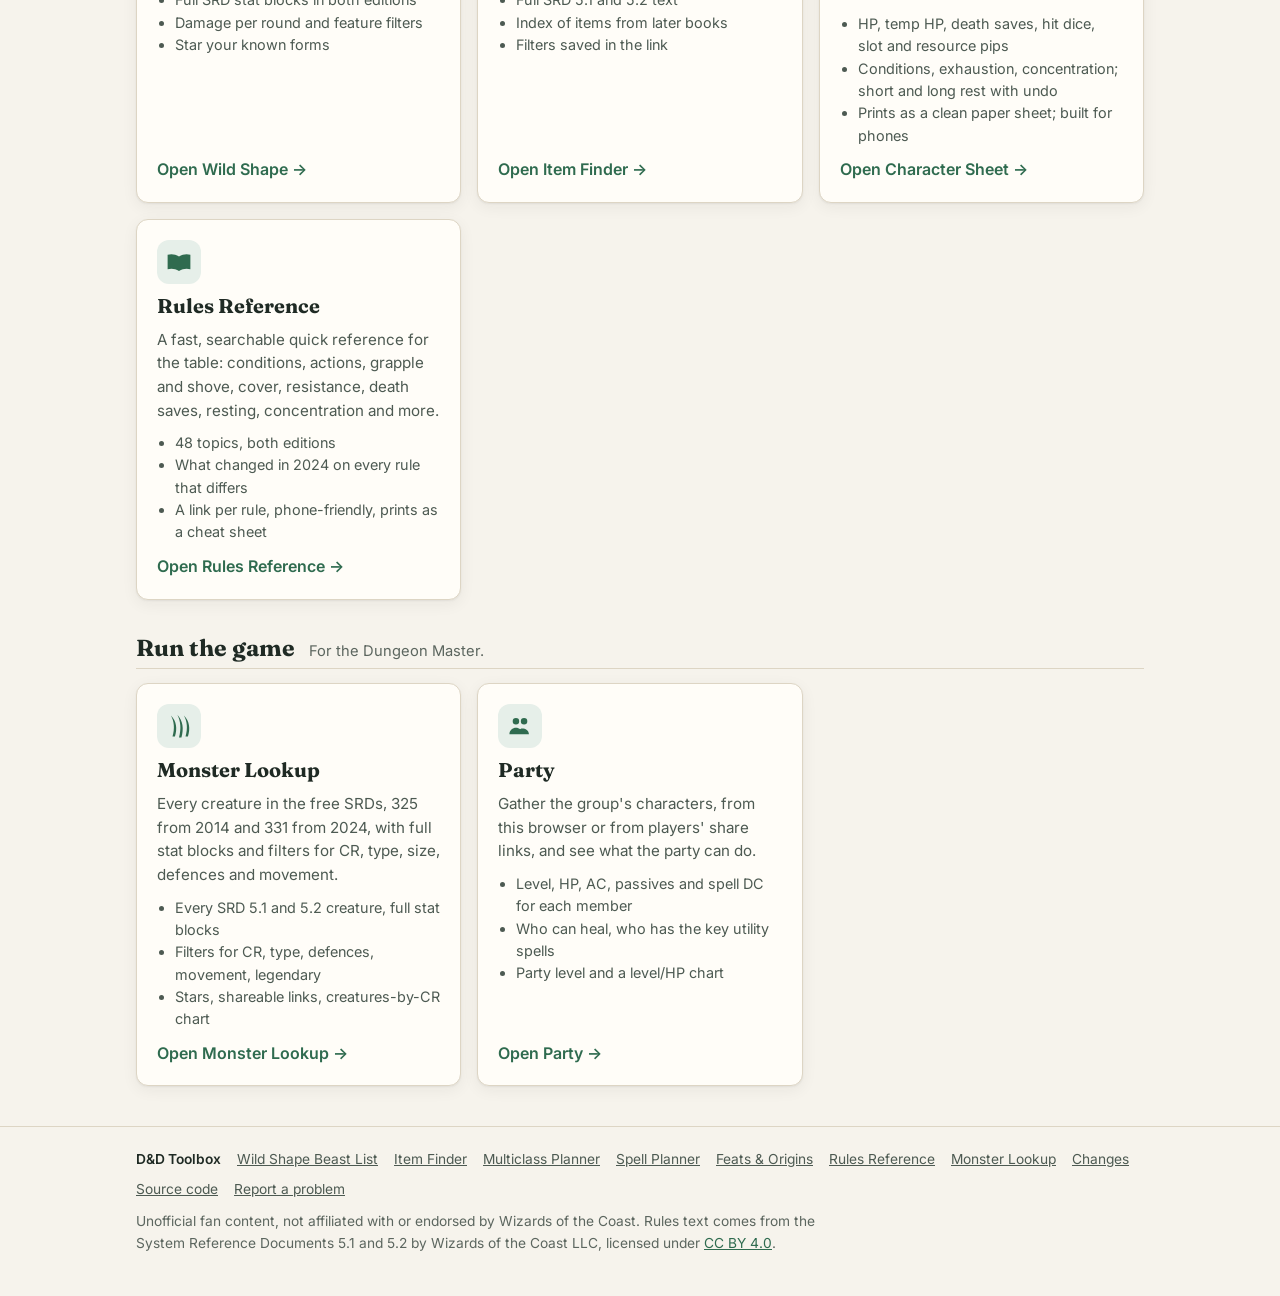
==== commit 6f51cf51: "Hub: Characters page (full editor, backup) and import from D&D Beyond, Foundry, Fight Club 5, DiceCl" ====
--- a/site/index.html
+++ b/site/index.html
@@ -54,6 +54,20 @@
   <section class="group" id="build" aria-labelledby="buildH">
     <div class="group-head"><h2 id="buildH">Build a character</h2><p>Plan levels, spells and feats before the session.</p></div>
     <div class="tools" data-reveal>
+    <div class="tool char-card" id="characters" data-spot>
+      <span class="ico"><svg viewBox="0 0 32 32" aria-hidden="true"><path d="M16 15a5.5 5.5 0 1 1 0-11 5.5 5.5 0 0 1 0 11zM5 29c0-6.5 5-11 11-11s11 4.5 11 11z"/></svg></span>
+      <h3>Characters</h3>
+      <p class="cc-stat" id="ccStat">Every tool shares your characters.</p>
+      <form class="cc-form" id="newChar" aria-label="Quick character">
+        <label class="cc-name">Name <input id="ncName" maxlength="60" autocomplete="off" placeholder="Aric"></label>
+        <label>Rules <select id="ncEd"><option value="2024">2024</option><option value="2014">2014</option></select></label>
+        <label>Class <select id="ncClass"></select></label>
+        <label>Level <input id="ncLvl" type="number" inputmode="numeric" min="1" max="20" value="1"></label>
+        <button class="btn primary" type="submit">Add</button>
+      </form>
+      <p class="cc-msg" id="ccMsg" role="status" aria-live="polite"></p>
+      <a class="go" href="characters.html">Open Characters: edit, share, import &rarr;</a>
+    </div>
     <a class="tool" data-spot href="https://wernercd.github.io/dnd-multiclass-planner/">
       <span class="ico"><svg viewBox="0 0 32 32" aria-hidden="true"><path d="M16 3l3.5 8.5L28 13l-6.5 6 1.8 9L16 23.5 8.7 28l1.8-9L4 13l8.5-1.5z"/></svg></span>
       <h3>Multiclass Planner</h3>
@@ -132,29 +146,6 @@
     </div>
   </section>
 
-  <section class="chars" id="characters" aria-labelledby="charsH">
-    <h2 id="charsH">Characters</h2>
-    <p class="intro">Your characters are shared by every tool. A Paladin built in the Multiclass Planner opens in the Spell Planner with its Paladin spell list, level and spellcasting modifier already set. A druid's level and circle carry over to Wild Shape. Characters are stored only in this browser. Use a character's Share link to send it to another device or to another player, or Export to back them all up.</p>
-    <ul class="char-list" id="charList" data-reveal></ul>
-    <form class="new-char" id="newChar">
-      <h3>Quick character</h3>
-      <div class="nc-row">
-        <label>Name <input id="ncName" maxlength="60" placeholder="Aric"></label>
-        <label>Rules <select id="ncEd"><option value="2024">2024</option><option value="2014">2014</option></select></label>
-        <label>Class <select id="ncClass"></select></label>
-        <label>Level <input id="ncLvl" type="number" min="1" max="20" value="1"></label>
-        <label>Subclass <input id="ncSub" maxlength="80" placeholder="optional"></label>
-        <button class="btn primary" type="submit">Add</button>
-      </div>
-      <p class="muted small">For multiclass builds, ability scores and level-by-level plans, use the <a href="https://wernercd.github.io/dnd-multiclass-planner/">Multiclass Planner</a>. Its saved builds appear here.</p>
-    </form>
-    <div class="char-io">
-      <button class="btn" type="button" id="charExport">Export characters</button>
-      <button class="btn" type="button" id="charImportBtn">Import</button>
-      <input type="file" id="charImport" accept="application/json,.json" hidden>
-      <span id="charMsg" class="muted small" role="status"></span>
-    </div>
-  </section>
 
 </main>
 <footer class="site-footer">
--- a/site/styles.css
+++ b/site/styles.css
@@ -90,37 +90,29 @@
 .tool.soon { border-style: dashed; box-shadow: none; }
 .tool.soon .go { color: var(--muted); font-weight: 500; }
 
-/* characters */
-.chars { margin: 40px 0 40px; }
-.chars > h2 { font-size: 1.5rem; margin-bottom: 6px; }
-.chars .intro { color: var(--ink-2); max-width: 780px; margin: 0 0 16px; }
-.char-list { list-style: none; padding: 0; margin: 0 0 18px; display: grid; grid-template-columns: repeat(auto-fill, minmax(280px, 1fr)); gap: 12px; }
-.char { background: var(--surface); border: 1px solid var(--line); border-radius: var(--radius); padding: 14px 16px; display: flex; flex-direction: column; gap: 8px; }
-.char.on { border-color: var(--accent); box-shadow: 0 0 0 1px var(--accent) inset; }
-.char-head { display: flex; align-items: center; gap: 8px; }
-.char-head h3 { font-size: 1.15rem; margin: 0; }
-.char .tag { font-size: .75rem; font-weight: 600; color: var(--accent-ink); background: var(--accent); border-radius: 999px; padding: 1px 8px; }
-.char-sum { margin: 0; color: var(--ink-2); font-size: .92rem; }
-.char-tools, .char-acts, .char-io { display: flex; flex-wrap: wrap; gap: 6px 10px; align-items: center; }
-.char-list .empty { color: var(--muted); padding: 8px 0; }
+/* hub Characters card (the full page is characters.html + characters.css) */
+.char-card { border-color: var(--accent); }
+.char-card .cc-stat { margin: 0; font-size: .92rem; color: var(--ink-2); }
+.char-card .cc-stat b { color: var(--ink); }
+.cc-form { display: grid; grid-template-columns: minmax(0, 1fr) minmax(0, 1fr); gap: 8px; margin: 0; }
+.cc-form label { display: flex; flex-direction: column; gap: 2px; font-size: .78rem; color: var(--muted); min-width: 0; }
+.cc-form .cc-name { grid-column: 1 / -1; }
+.cc-form input, .cc-form select { font: inherit; font-size: .92rem; color: var(--ink); background: var(--surface-2); border: 1px solid var(--line); border-radius: 6px; padding: 4px 8px; min-height: 34px; width: 100%; }
+.cc-form .btn { justify-content: center; min-height: 34px; align-self: end; }
+.cc-msg { margin: 0; font-size: .85rem; color: var(--accent); min-height: 1.3em; }
+.char-card .go { text-decoration: none; }
+.char-card .go:hover, .char-card .go:focus-visible { text-decoration: underline; }
 .btn { display: inline-flex; align-items: center; min-height: 32px; padding: 4px 12px; border: 1px solid var(--line); border-radius: 8px; background: var(--surface-2); color: var(--ink); font: inherit; font-size: .9rem; text-decoration: none; cursor: pointer; }
 .btn:hover, .btn:focus-visible { border-color: var(--accent); color: var(--accent); }
 .btn.primary { background: var(--accent); border-color: var(--accent); color: var(--accent-ink); }
 .btn.primary:hover, .btn.primary:focus-visible { color: var(--accent-ink); filter: brightness(1.08); }
 button.link { background: none; border: 0; padding: 2px 0; min-height: 24px; color: var(--accent); font: inherit; font-size: .88rem; cursor: pointer; text-decoration: underline; }
 button.link.danger { color: var(--warn); }
-.new-char { background: var(--surface); border: 1px solid var(--line); border-radius: var(--radius); padding: 14px 16px; margin-bottom: 12px; }
-.new-char h3 { font-size: 1.05rem; margin: 0 0 10px; }
-.nc-row { display: flex; flex-wrap: wrap; gap: 10px; align-items: flex-end; }
-.nc-row label { display: flex; flex-direction: column; gap: 3px; font-size: .82rem; color: var(--muted); }
-.nc-row input, .nc-row select { font: inherit; font-size: .92rem; color: var(--ink); background: var(--surface-2); border: 1px solid var(--line); border-radius: 6px; padding: 5px 8px; min-height: 32px; }
-.nc-row input#ncName, .nc-row input#ncSub { width: 150px; }
-.nc-row input#ncLvl { width: 64px; }
 .muted { color: var(--muted); }
 .small { font-size: .85rem; }
-@media print { .new-char, .char-io, .char-tools, .char-acts, .jump, .tool.soon { display: none !important; } }
-
-/* === dnd-shared v1.9 (canonical copy: WernerCD/dnd shared/dnd-shared.css) === */
+@media print { .cc-form, .cc-msg, .jump, .tool.soon { display: none !important; } }
+
+/* === dnd-shared v1.9.1 (canonical copy: WernerCD/dnd shared/dnd-shared.css) === */
 /* Paste this block unchanged at the END of each site's styles.css. Do not edit it per site;
    change it in the hub repo and re-copy it to every site. It relies on the shared tokens
    (--bg, --surface, --surface-2, --ink, --ink-2, --muted, --line, --accent, --gold, --radius). */
@@ -231,8 +223,12 @@
 .tm-list a[aria-current="page"] { color: var(--ink); font-weight: 600; }
 .tm-all { display: none; }
 @media (max-width: 720px) {
+  .hub-bar.has-menu { position: relative; flex-wrap: wrap; row-gap: 6px; }
+  .hub-bar.has-menu .tool-menu { position: static; flex: 0 0 auto; order: 1; }
+  .hub-bar.has-menu .hub-nav { order: 2; margin-left: auto; }
+  .hub-bar.has-menu .char-pick { order: 3; flex: 1 1 100%; white-space: nowrap; }
   .tm-all { display: inline-flex; }
-  .tm-groups { display: none; position: absolute; top: calc(100% + 4px); left: 50%; transform: translateX(-50%); z-index: 900; width: min(300px, calc(100vw - 32px)); flex-direction: column; gap: 6px; background: var(--surface); border: 1px solid var(--line); border-radius: 10px; box-shadow: 0 8px 24px rgba(0, 0, 0, .16); padding: 8px; }
+  .tm-groups { display: none; position: absolute; top: 36px; left: 16px; right: 16px; z-index: 900; width: auto; max-width: 340px; flex-direction: column; gap: 6px; background: var(--surface); border: 1px solid var(--line); border-radius: 10px; box-shadow: 0 8px 24px rgba(0, 0, 0, .16); padding: 8px; }
   .tool-menu.open .tm-groups { display: flex; }
   .tm-btn { pointer-events: none; color: var(--muted); font-size: .75rem; letter-spacing: .05em; text-transform: uppercase; padding: 2px 10px; }
   .tm-btn span { display: none; }
@@ -249,4 +245,4 @@
   .ui-anim [data-reveal] > * { opacity: 1 !important; }
   .plot-fig { break-inside: avoid; }
 }
-/* === end dnd-shared v1.9 === */
+/* === end dnd-shared v1.9.1 === */
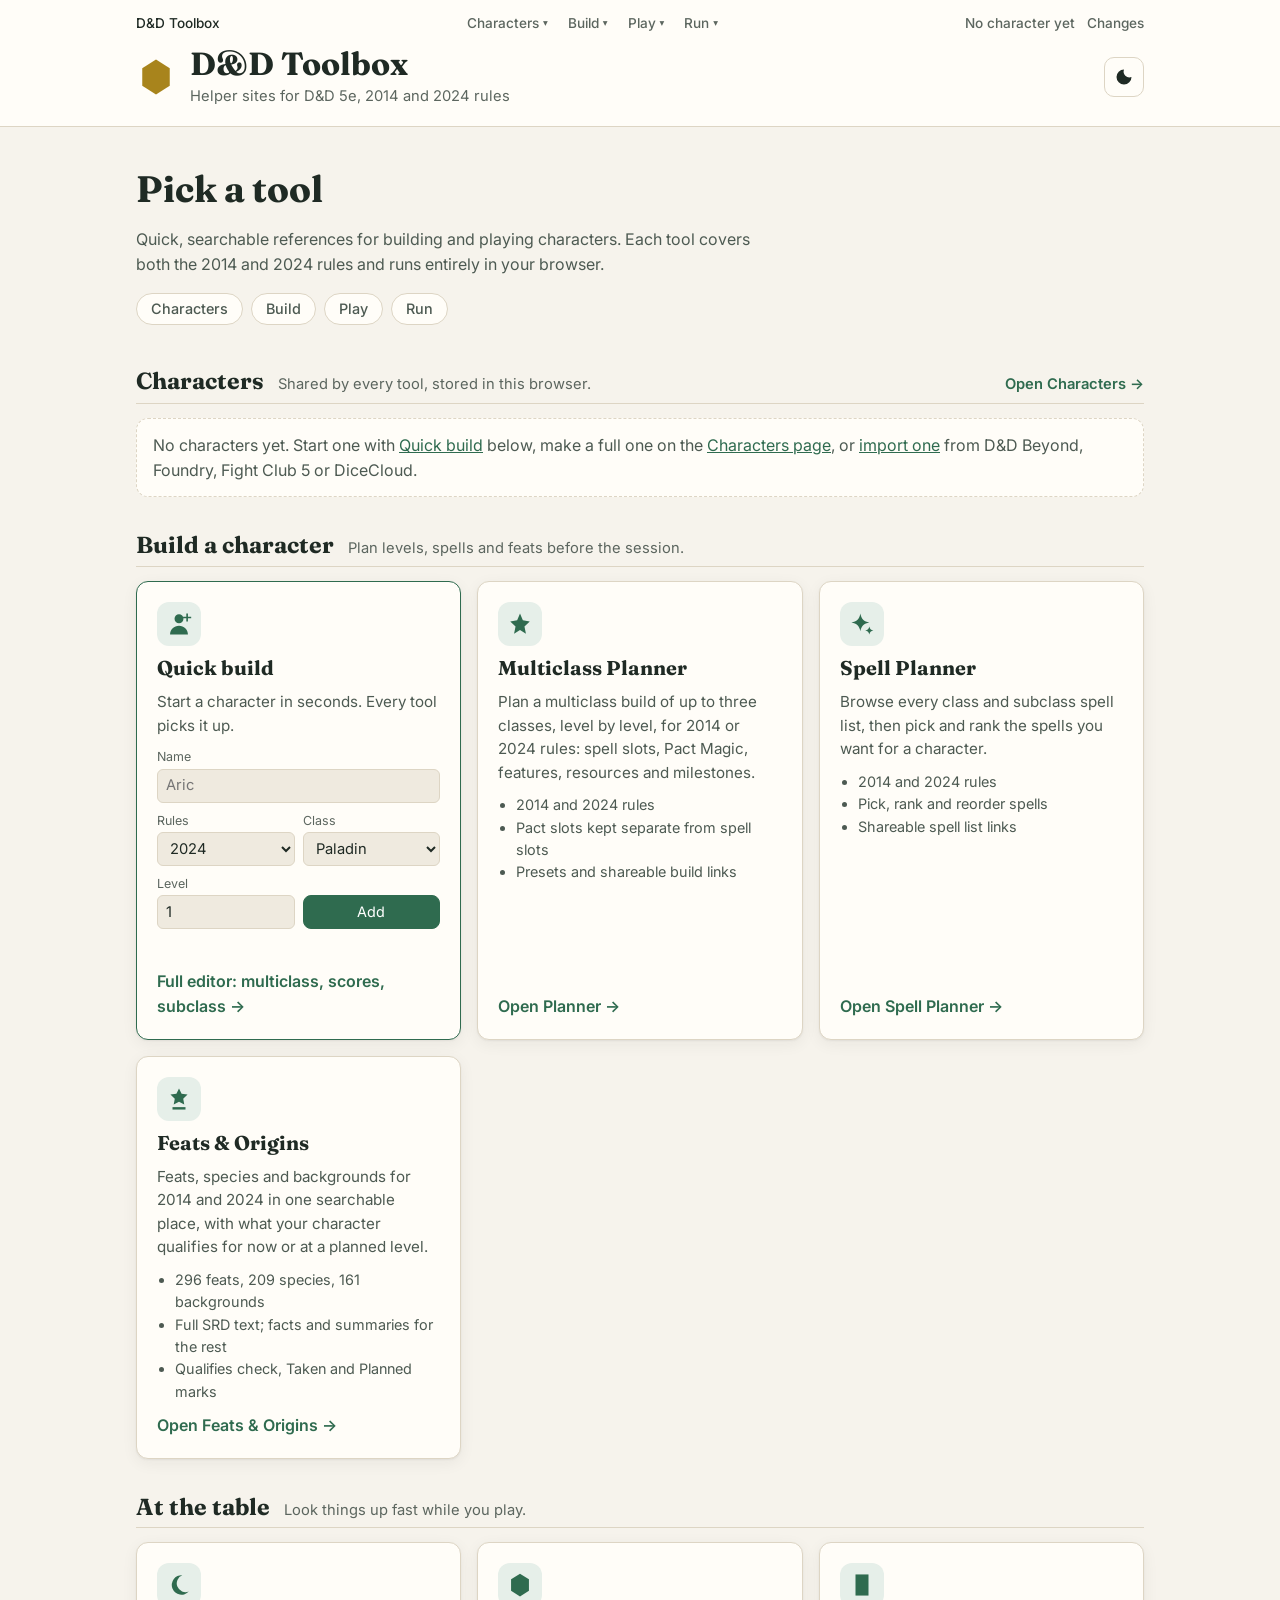
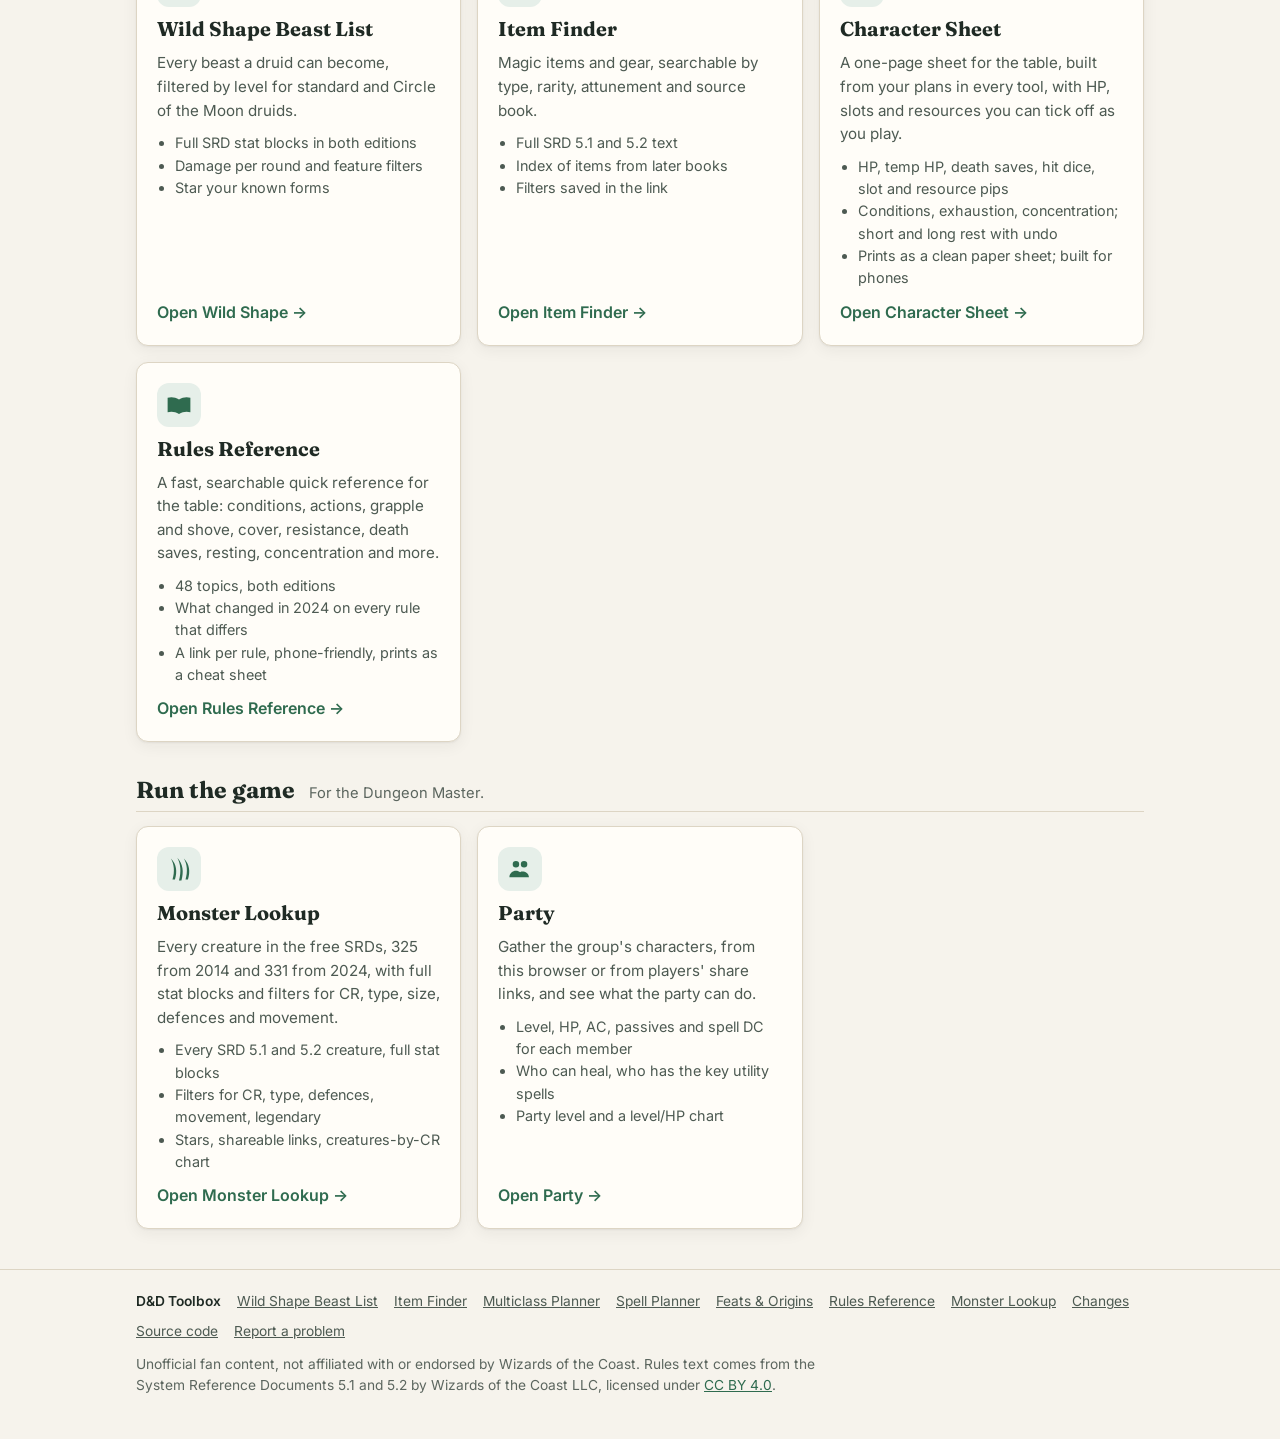
==== commit cf96cd5b: "Hub: Characters strip under Pick a tool, Quick build card in Build a character; jump links Character" ====
--- a/site/index.html
+++ b/site/index.html
@@ -48,17 +48,22 @@
   <section class="hero">
     <h2>Pick a tool</h2>
     <p>Quick, searchable references for building and playing characters. Each tool covers both the 2014 and 2024 rules and runs entirely in your browser.</p>
-    <nav class="jump" aria-label="Sections"><a href="#build">Build</a><a href="#play">Play</a><a href="#run">Run</a><a href="#characters">Characters</a></nav>
+    <nav class="jump" aria-label="Sections"><a href="#characters">Characters</a><a href="#build">Build</a><a href="#play">Play</a><a href="#run">Run</a></nav>
+  </section>
+
+  <section class="group chars-strip" id="characters" aria-labelledby="charsH">
+    <div class="group-head"><h2 id="charsH">Characters</h2><p id="ccStat">Shared by every tool, stored in this browser.</p><a class="cs-open" href="characters.html">Open Characters &rarr;</a></div>
+    <ul class="cs-list" id="charStrip"></ul>
   </section>
 
   <section class="group" id="build" aria-labelledby="buildH">
     <div class="group-head"><h2 id="buildH">Build a character</h2><p>Plan levels, spells and feats before the session.</p></div>
     <div class="tools" data-reveal>
-    <div class="tool char-card" id="characters" data-spot>
-      <span class="ico"><svg viewBox="0 0 32 32" aria-hidden="true"><path d="M16 15a5.5 5.5 0 1 1 0-11 5.5 5.5 0 0 1 0 11zM5 29c0-6.5 5-11 11-11s11 4.5 11 11z"/></svg></span>
-      <h3>Characters</h3>
-      <p class="cc-stat" id="ccStat">Every tool shares your characters.</p>
-      <form class="cc-form" id="newChar" aria-label="Quick character">
+    <div class="tool quick-card" id="quick" data-spot>
+      <span class="ico"><svg viewBox="0 0 32 32" aria-hidden="true"><path d="M16 15a5.5 5.5 0 1 1 0-11 5.5 5.5 0 0 1 0 11zM5 29c0-6.5 5-11 11-11s11 4.5 11 11z"/><path d="M25 3h2v4h4v2h-4v4h-2V9h-4V7h4z"/></svg></span>
+      <h3>Quick build</h3>
+      <p>Start a character in seconds. Every tool picks it up.</p>
+      <form class="cc-form" id="newChar" aria-label="Quick build">
         <label class="cc-name">Name <input id="ncName" maxlength="60" autocomplete="off" placeholder="Aric"></label>
         <label>Rules <select id="ncEd"><option value="2024">2024</option><option value="2014">2014</option></select></label>
         <label>Class <select id="ncClass"></select></label>
@@ -66,7 +71,7 @@
         <button class="btn primary" type="submit">Add</button>
       </form>
       <p class="cc-msg" id="ccMsg" role="status" aria-live="polite"></p>
-      <a class="go" href="characters.html">Open Characters: edit, share, import &rarr;</a>
+      <a class="go" href="characters.html#edit">Full editor: multiclass, scores, subclass &rarr;</a>
     </div>
     <a class="tool" data-spot href="https://wernercd.github.io/dnd-multiclass-planner/">
       <span class="ico"><svg viewBox="0 0 32 32" aria-hidden="true"><path d="M16 3l3.5 8.5L28 13l-6.5 6 1.8 9L16 23.5 8.7 28l1.8-9L4 13l8.5-1.5z"/></svg></span>
--- a/site/styles.css
+++ b/site/styles.css
@@ -90,15 +90,30 @@
 .tool.soon { border-style: dashed; box-shadow: none; }
 .tool.soon .go { color: var(--muted); font-weight: 500; }
 
-/* hub Characters card (the full page is characters.html + characters.css) */
-.char-card { border-color: var(--accent); }
-.char-card .cc-stat { margin: 0; font-size: .92rem; color: var(--ink-2); }
-.char-card .cc-stat b { color: var(--ink); }
+/* hub Characters strip and Quick build card (the full page is characters.html + characters.css) */
+.chars-strip .group-head .cs-open { margin-left: auto; font-weight: 600; font-size: .92rem; text-decoration: none; min-height: 24px; display: inline-flex; align-items: center; }
+.chars-strip .group-head .cs-open:hover, .chars-strip .group-head .cs-open:focus-visible { text-decoration: underline; }
+.cs-list { list-style: none; padding: 0; margin: 14px 0 0; display: grid; grid-template-columns: repeat(auto-fill, minmax(230px, 1fr)); gap: 10px; }
+.cs-char { background: var(--surface); border: 1px solid var(--line); border-radius: var(--radius); padding: 10px 14px; display: flex; flex-direction: column; gap: 4px; min-width: 0; }
+.cs-char.on { border-color: var(--accent); box-shadow: 0 0 0 1px var(--accent) inset; }
+.cs-top { display: flex; align-items: center; gap: 8px; min-width: 0; }
+.cs-top b { font-family: Fraunces, Georgia, serif; font-size: 1.05rem; overflow: hidden; text-overflow: ellipsis; white-space: nowrap; }
+.cs-char .tag { font-size: .72rem; font-weight: 600; color: var(--accent-ink); background: var(--accent); border-radius: 999px; padding: 1px 8px; flex: none; }
+.cs-sum { margin: 0; font-size: .86rem; color: var(--ink-2); overflow-wrap: anywhere; }
+.cs-acts { display: flex; flex-wrap: wrap; gap: 4px 12px; align-items: center; font-size: .88rem; }
+.cs-acts a { min-height: 24px; display: inline-flex; align-items: center; }
+.cs-empty { color: var(--ink-2); background: var(--surface); border: 1px dashed var(--line); border-radius: var(--radius); padding: 14px 16px; grid-column: 1 / -1; }
+.cs-empty p { margin: 0; }
+.quick-card { border-color: var(--accent); }
 .cc-form { display: grid; grid-template-columns: minmax(0, 1fr) minmax(0, 1fr); gap: 8px; margin: 0; }
 .cc-form label { display: flex; flex-direction: column; gap: 2px; font-size: .78rem; color: var(--muted); min-width: 0; }
 .cc-form .cc-name { grid-column: 1 / -1; }
 .cc-form input, .cc-form select { font: inherit; font-size: .92rem; color: var(--ink); background: var(--surface-2); border: 1px solid var(--line); border-radius: 6px; padding: 4px 8px; min-height: 34px; width: 100%; }
 .cc-form .btn { justify-content: center; min-height: 34px; align-self: end; }
+.cc-msg { margin: 0; font-size: .85rem; color: var(--accent); min-height: 1.3em; }
+.quick-card .go { text-decoration: none; }
+.quick-card .go:hover, .quick-card .go:focus-visible { text-decoration: underline; }
+.btn { justify-content: center; min-height: 34px; align-self: end; }
 .cc-msg { margin: 0; font-size: .85rem; color: var(--accent); min-height: 1.3em; }
 .char-card .go { text-decoration: none; }
 .char-card .go:hover, .char-card .go:focus-visible { text-decoration: underline; }
@@ -110,7 +125,7 @@
 button.link.danger { color: var(--warn); }
 .muted { color: var(--muted); }
 .small { font-size: .85rem; }
-@media print { .cc-form, .cc-msg, .jump, .tool.soon { display: none !important; } }
+@media print { .cc-form, .cc-msg, .cs-acts, .jump, .tool.soon { display: none !important; } }
 
 /* === dnd-shared v1.9.1 (canonical copy: WernerCD/dnd shared/dnd-shared.css) === */
 /* Paste this block unchanged at the END of each site's styles.css. Do not edit it per site;
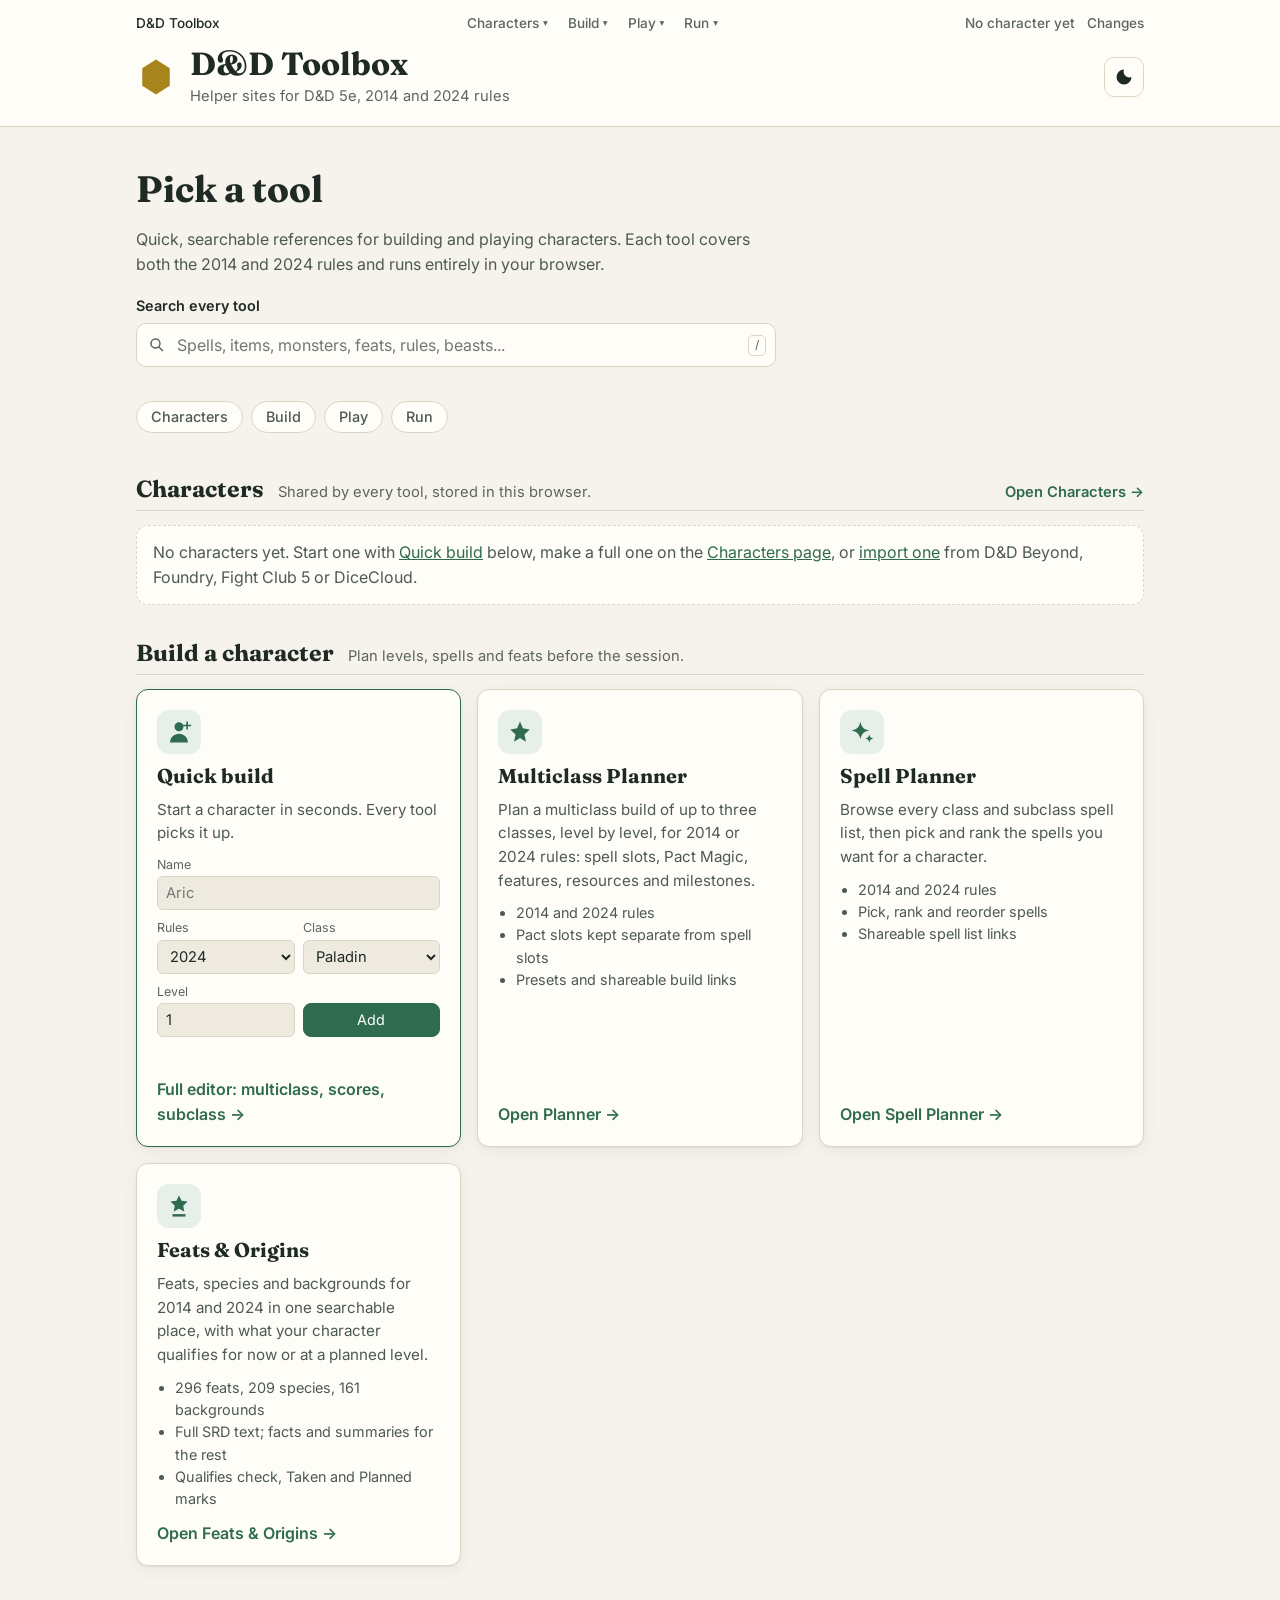
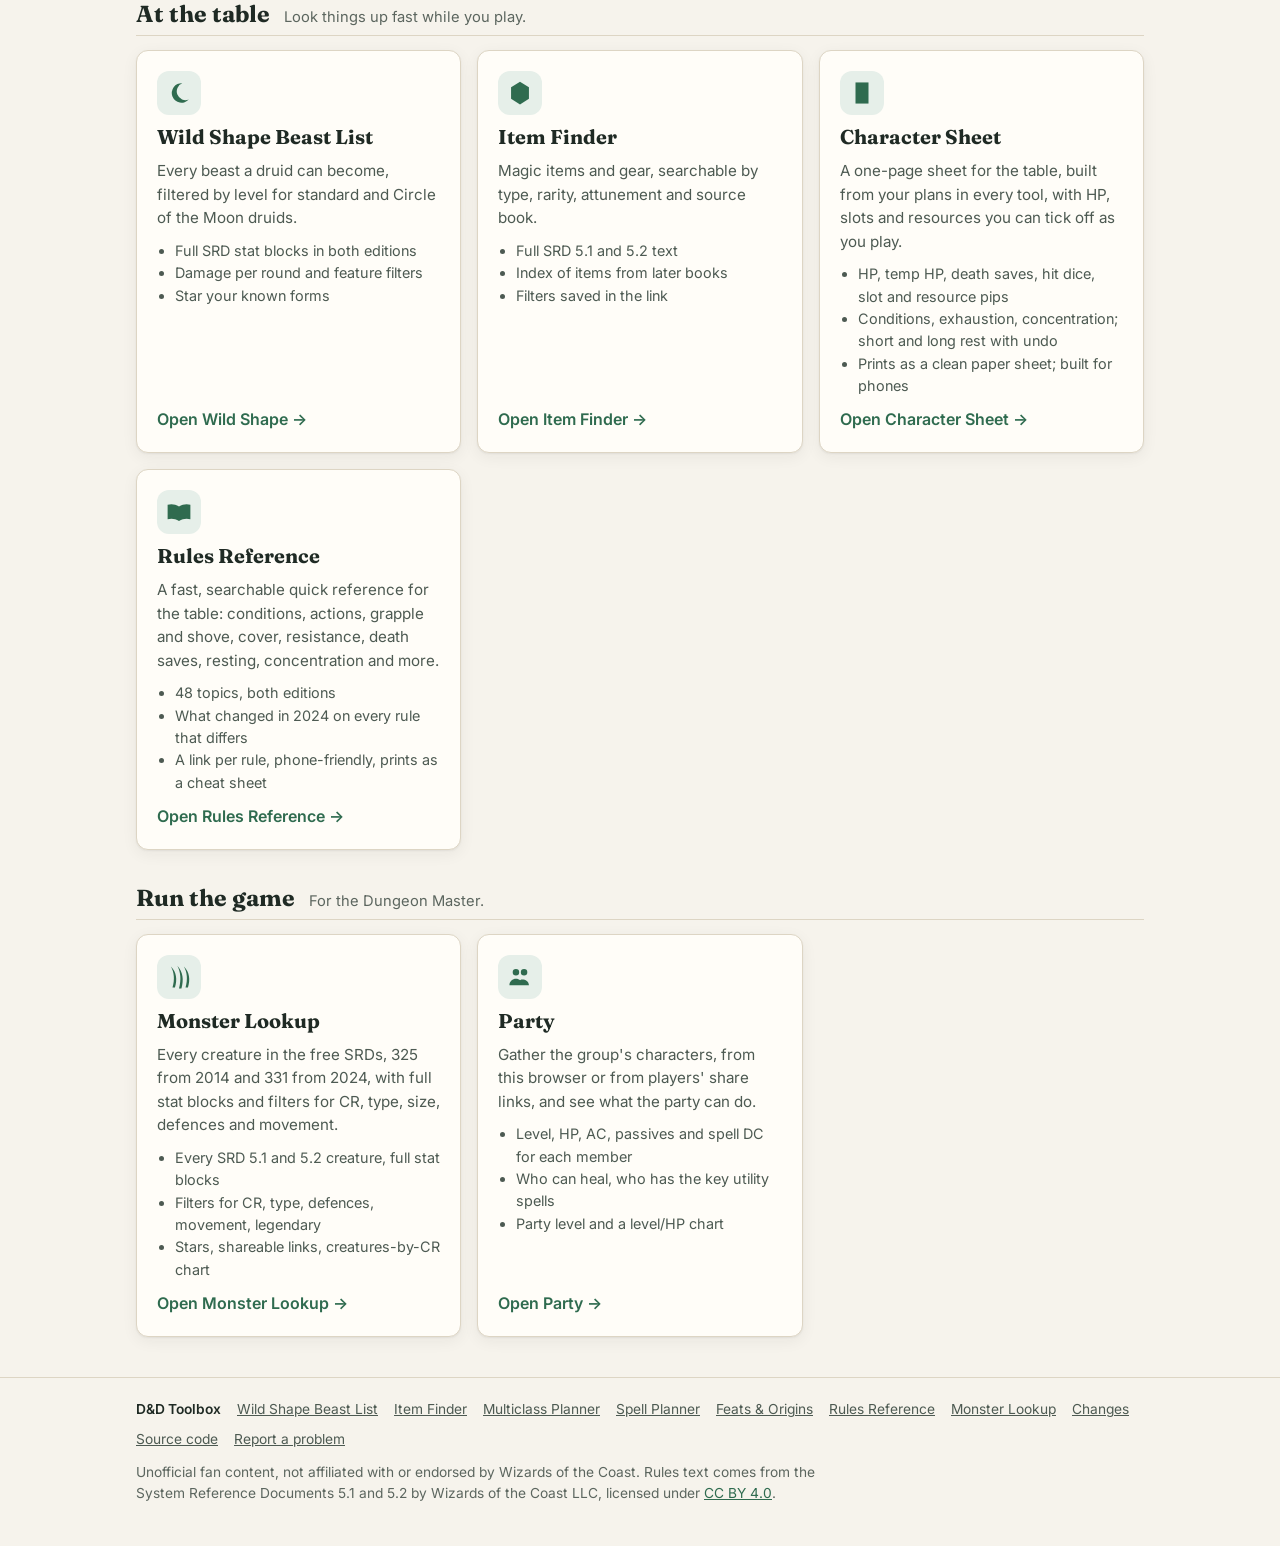
==== commit 06ef2f82: "Offline sites, app icons, link previews, hub search, shared stat block - shared/sw.js + offline.js: " ====
--- a/site/index.html
+++ b/site/index.html
@@ -13,8 +13,13 @@
 <meta property="og:title" content="D&amp;D Toolbox">
 <meta property="og:description" content="Free D&amp;D 5e helper tools for 2014 and 2024 rules: a multiclass planner, spell planner, feats and origins, Wild Shape beasts, an item finder, a rules reference and a monster lookup.">
 <meta property="og:url" content="https://wernercd.github.io/dnd/">
-<meta name="twitter:card" content="summary">
-<link rel="icon" href="data:image/svg+xml,%3Csvg xmlns='http://www.w3.org/2000/svg' viewBox='0 0 32 32'%3E%3Cpath d='M16 2l11 7v14l-11 7-11-7V9z' fill='%23c9a227'/%3E%3C/svg%3E">
+<meta property="og:image" content="https://wernercd.github.io/dnd/og.png">
+<meta property="og:image:width" content="1200">
+<meta property="og:image:height" content="630">
+<meta name="twitter:card" content="summary_large_image">
+<link rel="manifest" href="manifest.webmanifest">
+<link rel="icon" href="icons/favicon-32.png" sizes="32x32" type="image/png">
+<link rel="apple-touch-icon" href="icons/apple-touch-icon.png">
 <link rel="preconnect" href="https://fonts.googleapis.com">
 <link rel="preconnect" href="https://fonts.gstatic.com" crossorigin>
 <link href="https://fonts.googleapis.com/css2?family=Fraunces:opsz,wght@9..144,500;9..144,700&family=Inter:wght@400;500;600&display=swap" rel="stylesheet">
@@ -48,7 +53,18 @@
   <section class="hero">
     <h2>Pick a tool</h2>
     <p>Quick, searchable references for building and playing characters. Each tool covers both the 2014 and 2024 rules and runs entirely in your browser.</p>
+    <div class="hub-search" role="search">
+      <label for="hubSearch" class="hs-label">Search every tool</label>
+      <div class="hs-box">
+        <svg viewBox="0 0 24 24" aria-hidden="true"><path d="M10 3a7 7 0 0 1 5.6 11.2l5.1 5.1-1.4 1.4-5.1-5.1A7 7 0 1 1 10 3zm0 2a5 5 0 1 0 0 10 5 5 0 0 0 0-10z"/></svg>
+        <input id="hubSearch" type="search" autocomplete="off" spellcheck="false" placeholder="Spells, items, monsters, feats, rules, beasts..." role="combobox" aria-expanded="false" aria-controls="hubResults" aria-autocomplete="list" aria-describedby="hubSearchStat">
+        <kbd aria-hidden="true">/</kbd>
+      </div>
+      <ul id="hubResults" class="hs-results" role="listbox" aria-label="Search results" hidden></ul>
+      <p id="hubSearchStat" class="hs-stat" aria-live="polite"></p>
+    </div>
     <nav class="jump" aria-label="Sections"><a href="#characters">Characters</a><a href="#build">Build</a><a href="#play">Play</a><a href="#run">Run</a></nav>
+    <p class="offline-row" id="offlineRow" hidden><button type="button" class="btn" id="saveAll">Save every tool for offline use</button> <span id="offlineStat" class="small muted" aria-live="polite">For the table when the signal is bad. Your phone can also add the toolbox to its home screen.</span></p>
   </section>
 
   <section class="group chars-strip" id="characters" aria-labelledby="charsH">
@@ -175,7 +191,9 @@
 <script src="nav.js?v=dev"></script>
 <script src="character.js?v=dev"></script>
 <script src="hub.js?v=dev"></script>
+<script src="search.js?v=dev"></script>
 <script src="version.js?v=dev"></script>
+<script src="offline.js?v=dev"></script>
 <script src="motion.js?v=dev" defer></script>
 <script src="ui.js?v=dev" defer></script>
 </body>
--- a/site/styles.css
+++ b/site/styles.css
@@ -127,7 +127,27 @@
 .small { font-size: .85rem; }
 @media print { .cc-form, .cc-msg, .cs-acts, .jump, .tool.soon { display: none !important; } }
 
-/* === dnd-shared v1.9.1 (canonical copy: WernerCD/dnd shared/dnd-shared.css) === */
+/* hub search (search.js) */
+.hub-search { position: relative; max-width: 640px; margin: 18px 0 4px; }
+.hs-label { display: block; font-weight: 600; font-size: .9rem; margin-bottom: 6px; }
+.hs-box { position: relative; display: flex; align-items: center; }
+.hs-box svg { position: absolute; left: 12px; width: 18px; height: 18px; fill: var(--muted); pointer-events: none; }
+.hs-box input { width: 100%; min-height: 44px; padding: 8px 44px 8px 40px; border: 1px solid var(--line); border-radius: 10px; background: var(--surface); color: var(--ink); font: inherit; font-size: 1rem; }
+.hs-box input:focus-visible { outline: 2px solid var(--accent); outline-offset: 1px; border-color: var(--accent); }
+.hs-box kbd { position: absolute; right: 10px; font: inherit; font-size: .75rem; color: var(--muted); border: 1px solid var(--line); border-radius: 5px; padding: 0 6px; }
+.hs-results { list-style: none; margin: 6px 0 0; padding: 6px; max-height: min(60vh, 460px); overflow-y: auto; background: var(--surface); border: 1px solid var(--line); border-radius: 10px; box-shadow: 0 8px 24px rgba(0, 0, 0, .14); position: absolute; left: 0; right: 0; z-index: 800; }
+.hs-results a { display: grid; grid-template-columns: 1fr auto; gap: 0 12px; padding: 7px 10px; border-radius: 7px; color: var(--ink); text-decoration: none; }
+.hs-results a:hover, .hs-results li[aria-selected="true"] a { background: var(--surface-2); }
+.hs-results li[aria-selected="true"] a { outline: 2px solid var(--accent); outline-offset: -2px; }
+.hs-n { font-weight: 600; }
+.hs-t { grid-column: 1; font-size: .82rem; color: var(--muted); overflow: hidden; text-overflow: ellipsis; white-space: nowrap; }
+.hs-s { grid-column: 2; grid-row: 1 / span 2; align-self: center; font-size: .78rem; color: var(--accent); white-space: nowrap; }
+.hs-none { padding: 8px 10px; color: var(--muted); }
+.hs-stat { font-size: .8rem; color: var(--muted); margin: 4px 0 0; min-height: 1.2em; }
+.offline-row { margin: 14px 0 0; display: flex; flex-wrap: wrap; align-items: center; gap: 8px 12px; }
+@media (max-width: 520px) { .hs-box kbd { display: none; } .hs-s { grid-column: 1; grid-row: auto; } }
+@media print { .hub-search, .offline-row { display: none !important; } }
+/* === dnd-shared v1.10 (canonical copy: WernerCD/dnd shared/dnd-shared.css) === */
 /* Paste this block unchanged at the END of each site's styles.css. Do not edit it per site;
    change it in the hub repo and re-copy it to every site. It relies on the shared tokens
    (--bg, --surface, --surface-2, --ink, --ink-2, --muted, --line, --accent, --gold, --radius). */
@@ -249,6 +269,27 @@
   .tm-btn span { display: none; }
   .tm-list, .tm-btn[aria-expanded="true"] + .tm-list { display: block; position: static; transform: none; box-shadow: none; border: 0; padding: 0; min-width: 0; }
 }
+/* stat blocks (statblock.js) */
+.dsb { border-top: 3px solid var(--gold); border-bottom: 3px solid var(--gold); padding: 10px 0; line-height: 1.45; }
+.dsb p { margin: 3px 0; }
+.dsb-head { margin-bottom: 6px; }
+.dsb-name { font-family: Fraunces, Georgia, serif; font-size: 1.35rem; margin: 0; }
+.dsb-type { color: var(--muted); font-style: italic; margin: 0; }
+.dsb-abil { display: grid; grid-template-columns: repeat(6, 1fr); text-align: center; gap: 4px; margin: 8px 0; padding: 8px 0; border-top: 1px solid var(--line); border-bottom: 1px solid var(--line); }
+.dsb-abil div { background: var(--surface-2); border-radius: 6px; padding: 4px 0; font-size: .85rem; }
+.dsb-abil b { display: block; font-size: .7rem; letter-spacing: .06em; color: var(--muted); }
+.dsb-mod { color: var(--ink-2); }
+.dsb-sv { display: block; font-size: .72rem; color: var(--muted); }
+.dsb-sec { font-family: Fraunces, Georgia, serif; font-size: 1.05rem; font-weight: 600; color: var(--gold); border-bottom: 1px solid var(--line); margin: 12px 0 6px; padding-bottom: 2px; }
+.dsb-blk { margin: 6px 0; }
+.dsb-blk > b { font-style: italic; }
+.dsb ul { margin: 4px 0; padding-left: 20px; }
+.dsb ul li { margin: 2px 0; }
+.dsb-src { font-size: .78rem; color: var(--muted); margin-top: 10px !important; }
+.dsb.mini { font-size: .84rem; border-width: 2px; padding: 8px 0; }
+.dsb.mini .dsb-abil div { font-size: .76rem; }
+.dsb.mini .dsb-sec { font-size: .95rem; margin: 8px 0 4px; }
+@media (max-width: 520px) { .dsb-abil { grid-template-columns: repeat(3, 1fr); } }
 /* print: paper-friendly, no chrome. Sites add their own rules to hide tool controls. */
 @media print {
   :root, :root:not([data-theme="light"]), :root[data-theme="dark"] { --bg: #fff; --surface: #fff; --surface-2: #f3f3f3; --ink: #000; --ink-2: #222; --muted: #555; --line: #bbb; --shadow: none; --accent: #2f6b4f; --accent-ink: #ffffff; --gold: #a8841c; --warn: #9a4b1c; --warn-bg: #f7e6d8; --chip: #e6efe9; color-scheme: light; }
@@ -256,8 +297,8 @@
   .hub-bar, .tool-menu, .char-pick, .char-import, .plot-tip, .plot-table summary, #themeBtn, .site-footer .foot-links, button, dialog::backdrop { display: none !important; }
   .site-header { border-bottom: 1px solid #000; }
   a { color: inherit; text-decoration: none; }
-  .card, .change-day li, .statblock { break-inside: avoid; }
+  .card, .change-day li, .statblock, .dsb { break-inside: avoid; }
   .ui-anim [data-reveal] > * { opacity: 1 !important; }
   .plot-fig { break-inside: avoid; }
 }
-/* === end dnd-shared v1.9.1 === */
+/* === end dnd-shared v1.10 === */
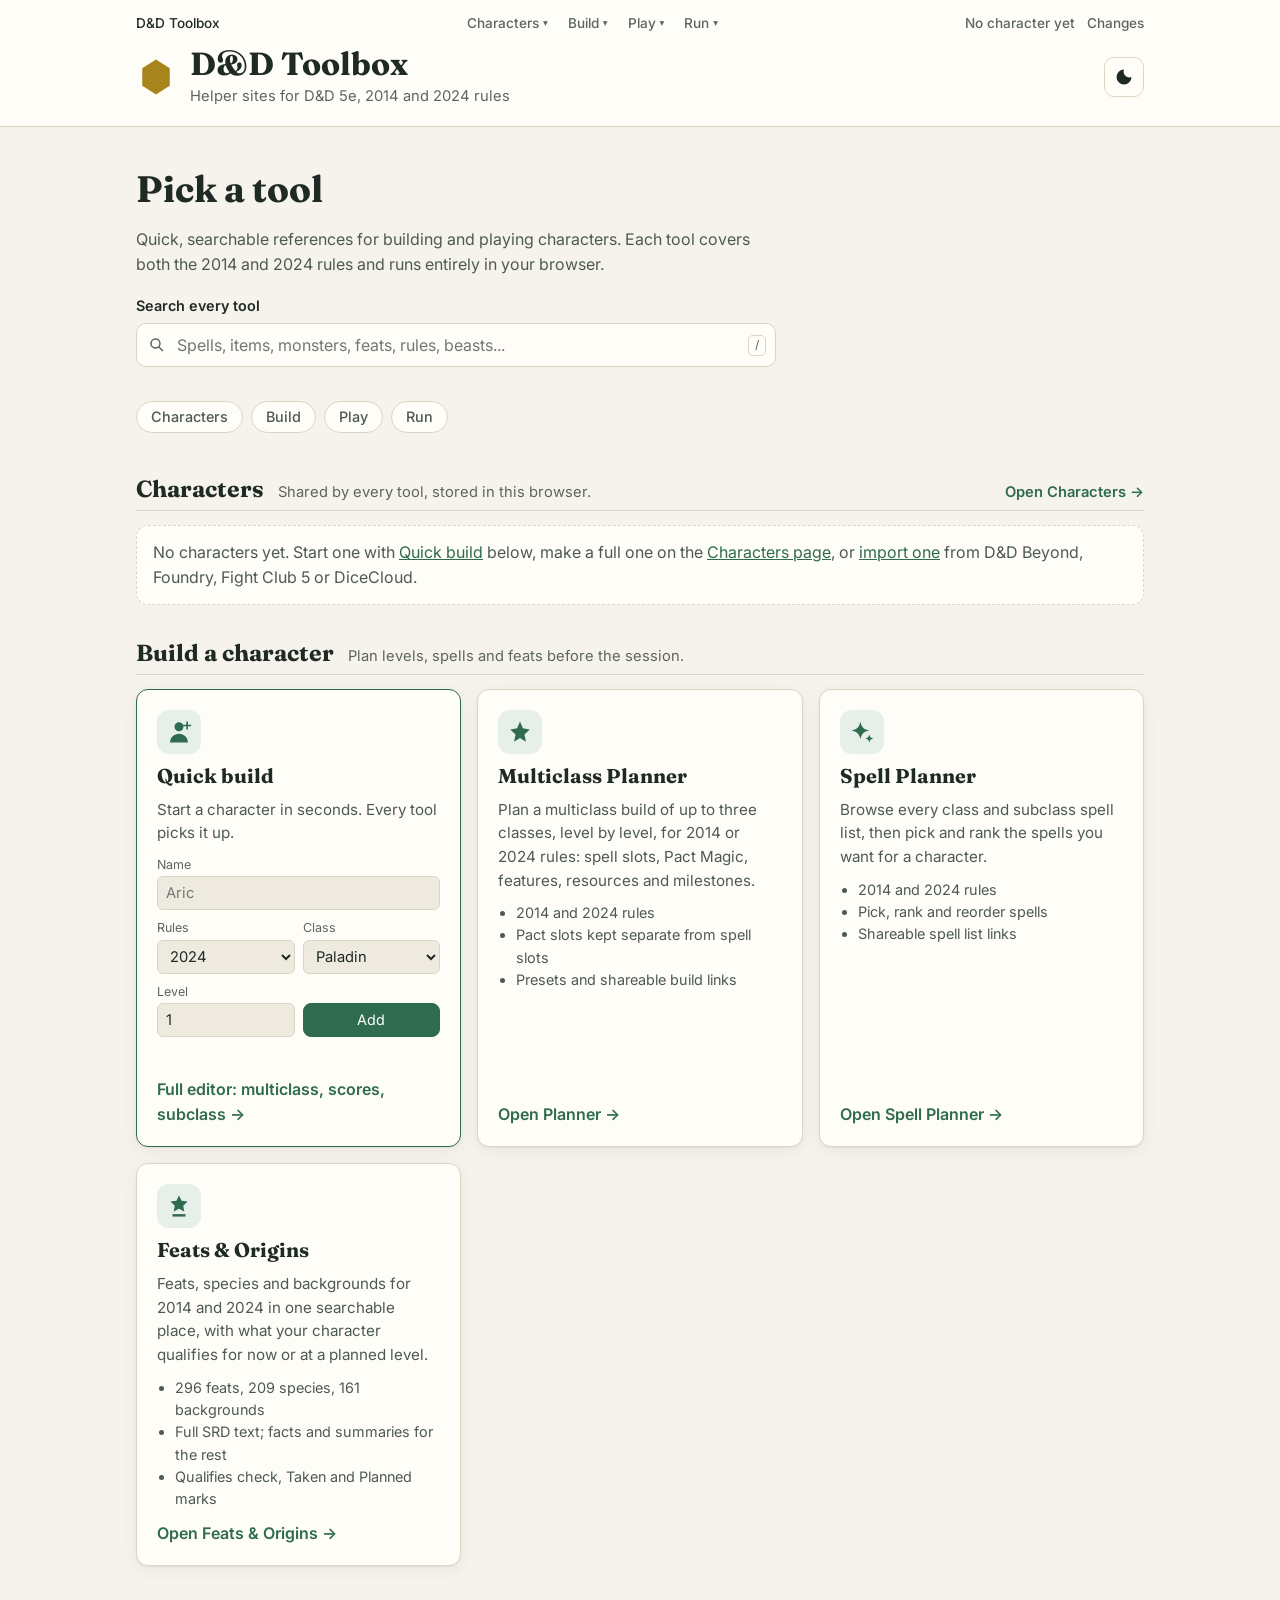
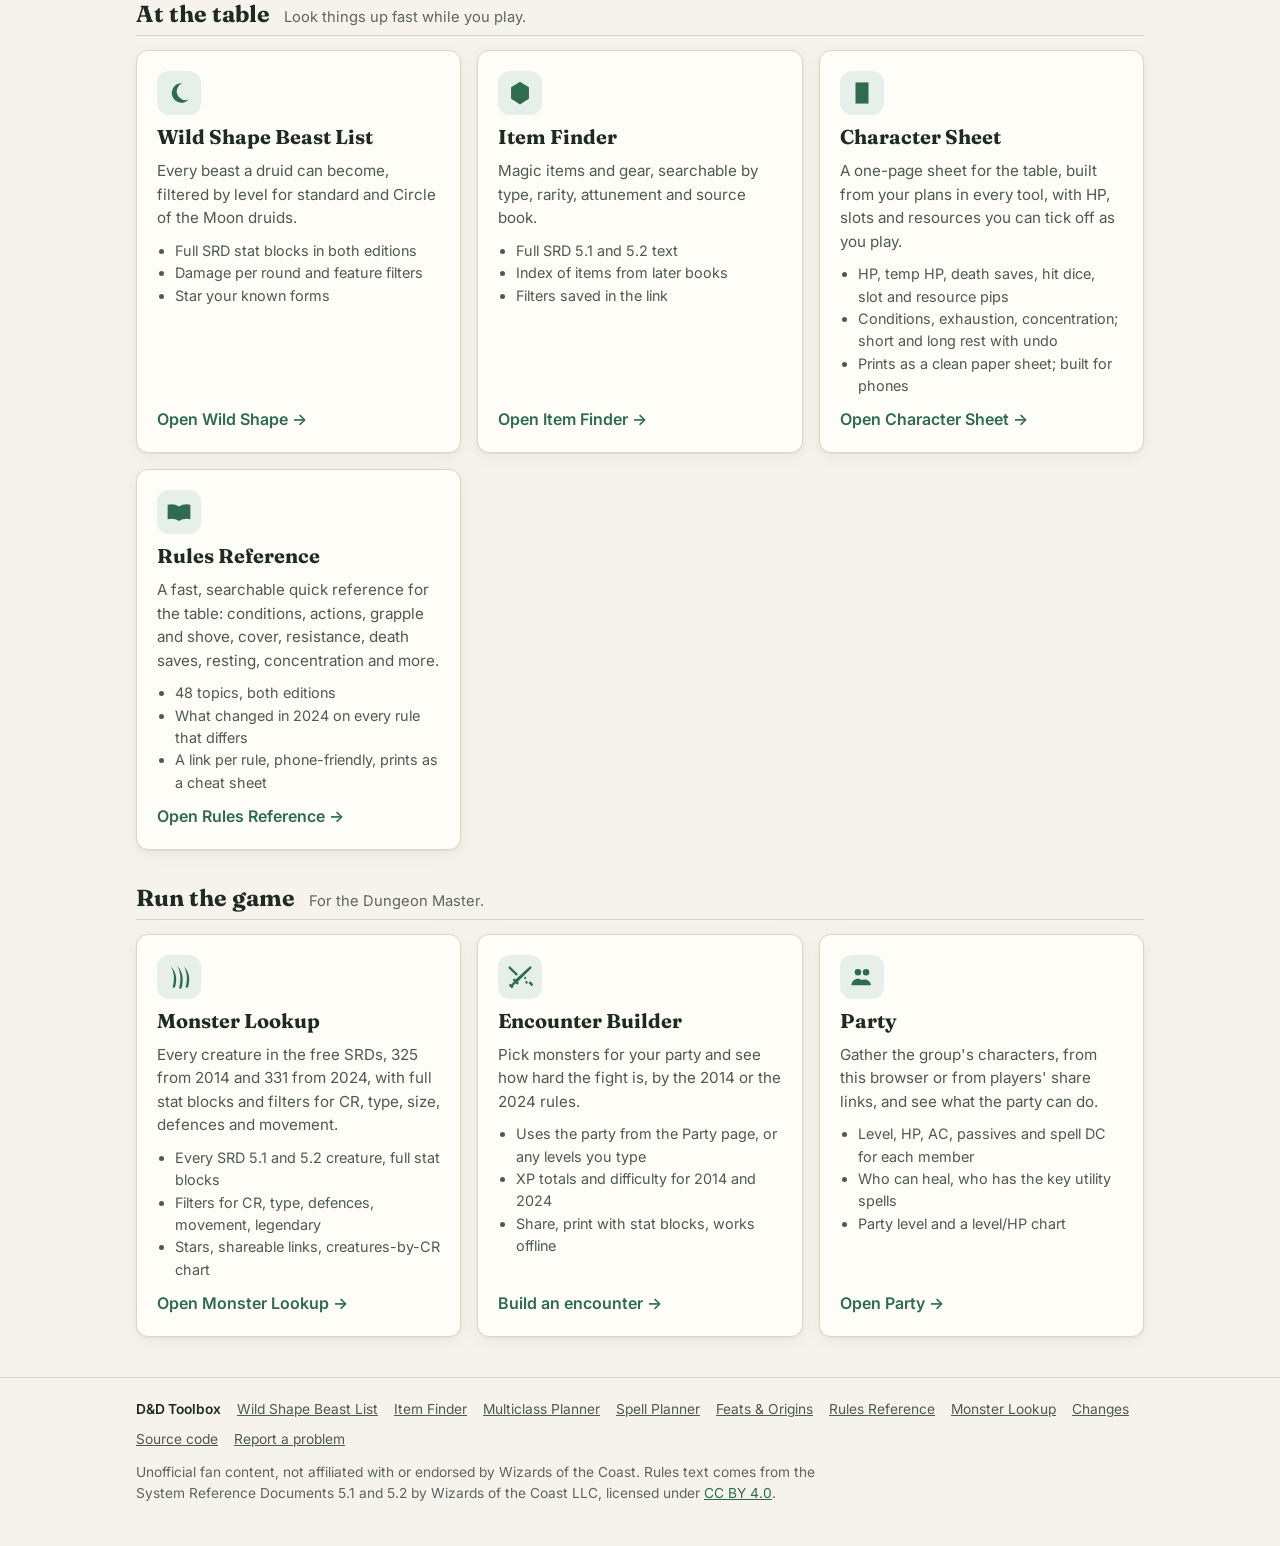
==== commit c1f4bda3: "Hub: Encounter Builder card; nav.js v1.0.2 adds it to the Run menu Co-Authored-By: Claude Opus 5.5 <" ====
--- a/site/index.html
+++ b/site/index.html
@@ -157,6 +157,13 @@
       <ul><li>Every SRD 5.1 and 5.2 creature, full stat blocks</li><li>Filters for CR, type, defences, movement, legendary</li><li>Stars, shareable links, creatures-by-CR chart</li></ul>
       <span class="go">Open Monster Lookup &rarr;</span>
     </a>
+    <a class="tool" data-spot href="https://wernercd.github.io/dnd-monsters/#encounter">
+      <span class="ico"><svg viewBox="0 0 32 32" aria-hidden="true"><path d="M4 3l9.5 9.5-2.1 2.1L2 5.2V3zm24 0h2v2.2L13.3 21.9l1.4 1.4-2.1 2.1-1.8-1.8-3.6 3.6.9.9-2.1 2.1-3.9-3.9 2.1-2.1.9.9 3.6-3.6-1.8-1.8 2.1-2.1 1.4 1.4zM20.6 17.5l2.1-2.1 1.4 1.4-2.1 2.1 1.8 1.8 3.6 3.6-.9-.9 2.1-2.1 3.9 3.9-2.1 2.1-.9-.9-3.6-3.6-1.8 1.8-2.1-2.1 2.1-2.1z"/></svg></span>
+      <h3>Encounter Builder</h3>
+      <p>Pick monsters for your party and see how hard the fight is, by the 2014 or the 2024 rules.</p>
+      <ul><li>Uses the party from the Party page, or any levels you type</li><li>XP totals and difficulty for 2014 and 2024</li><li>Share, print with stat blocks, works offline</li></ul>
+      <span class="go">Build an encounter &rarr;</span>
+    </a>
     <a class="tool" data-spot href="party.html">
       <span class="ico"><svg viewBox="0 0 32 32" aria-hidden="true"><path d="M11 14a4 4 0 1 1 0-8 4 4 0 0 1 0 8zm10 0a4 4 0 1 1 0-8 4 4 0 0 1 0 8zM3 26c0-5 4-8 8-8s8 3 8 8zm10 0c.4-3 2-5.5 4.5-7 4.5-.5 9.5 2 9.5 7z"/></svg></span>
       <h3>Party</h3>
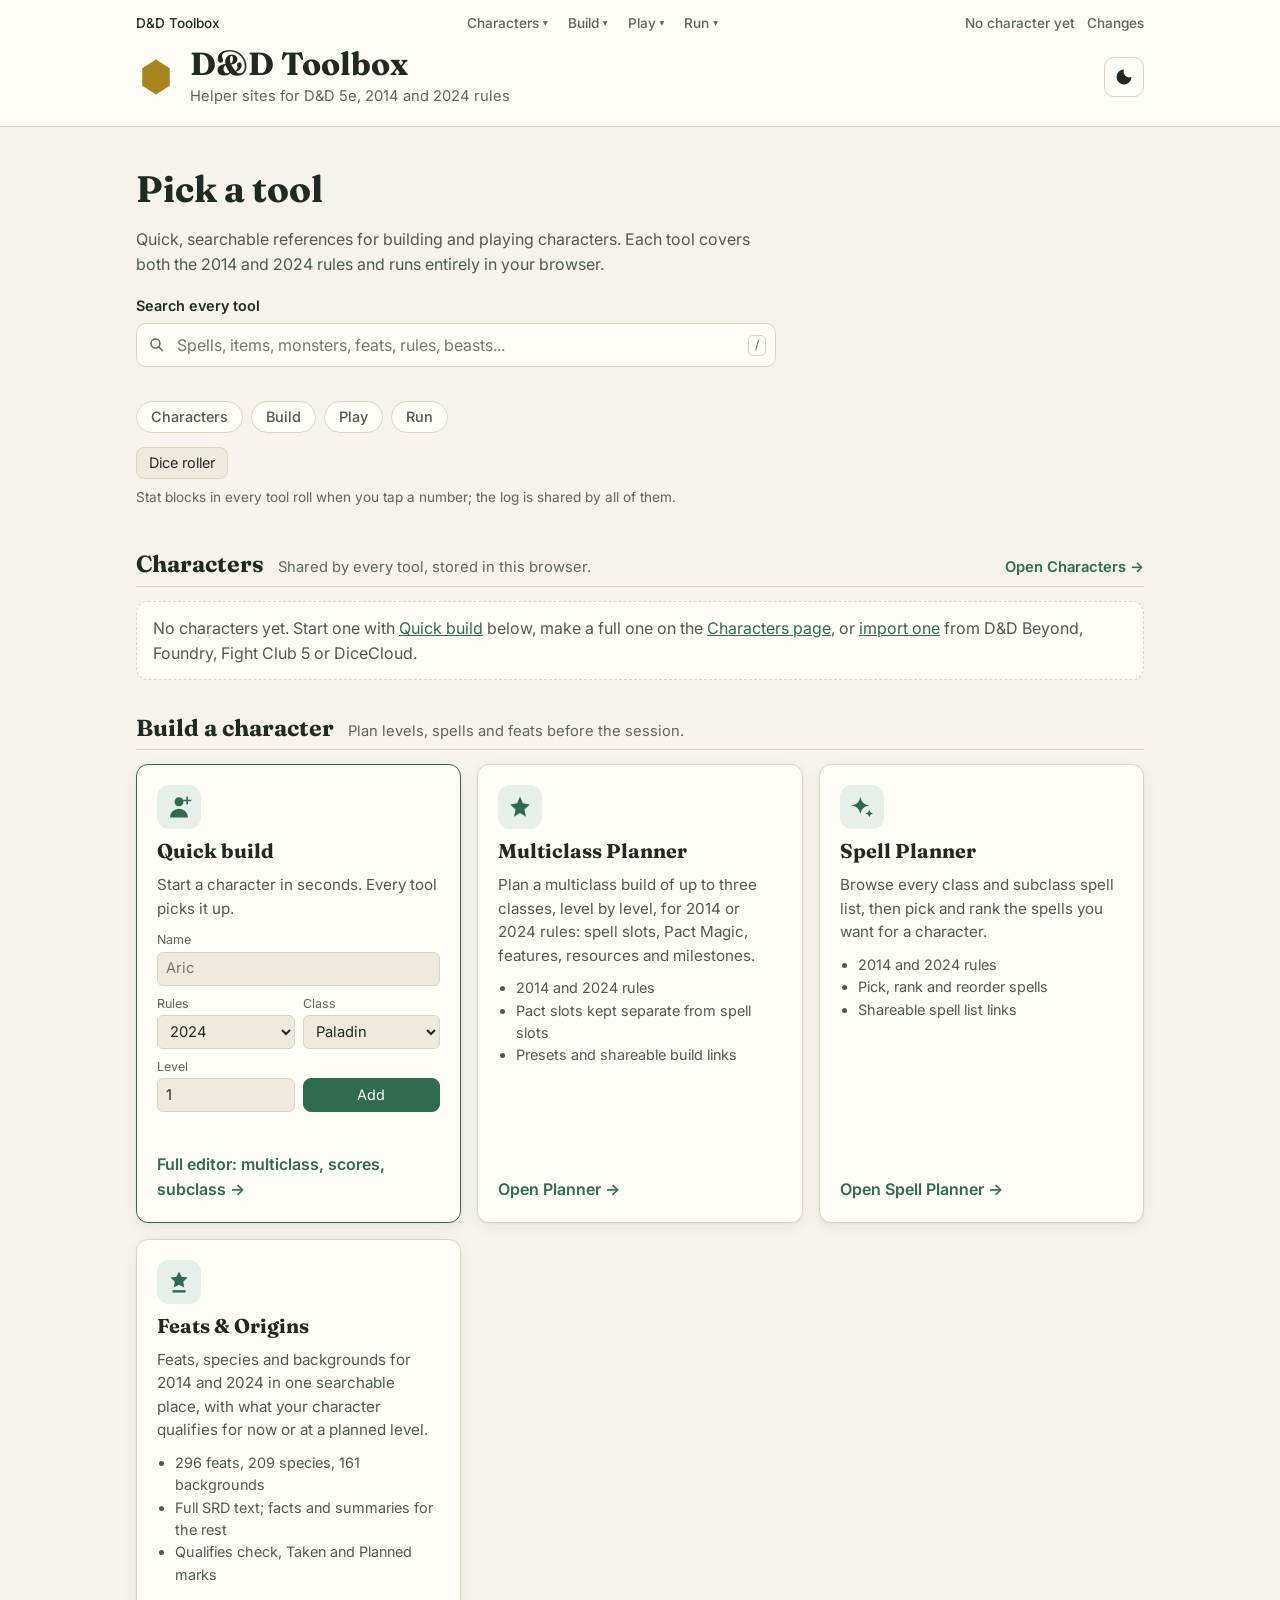
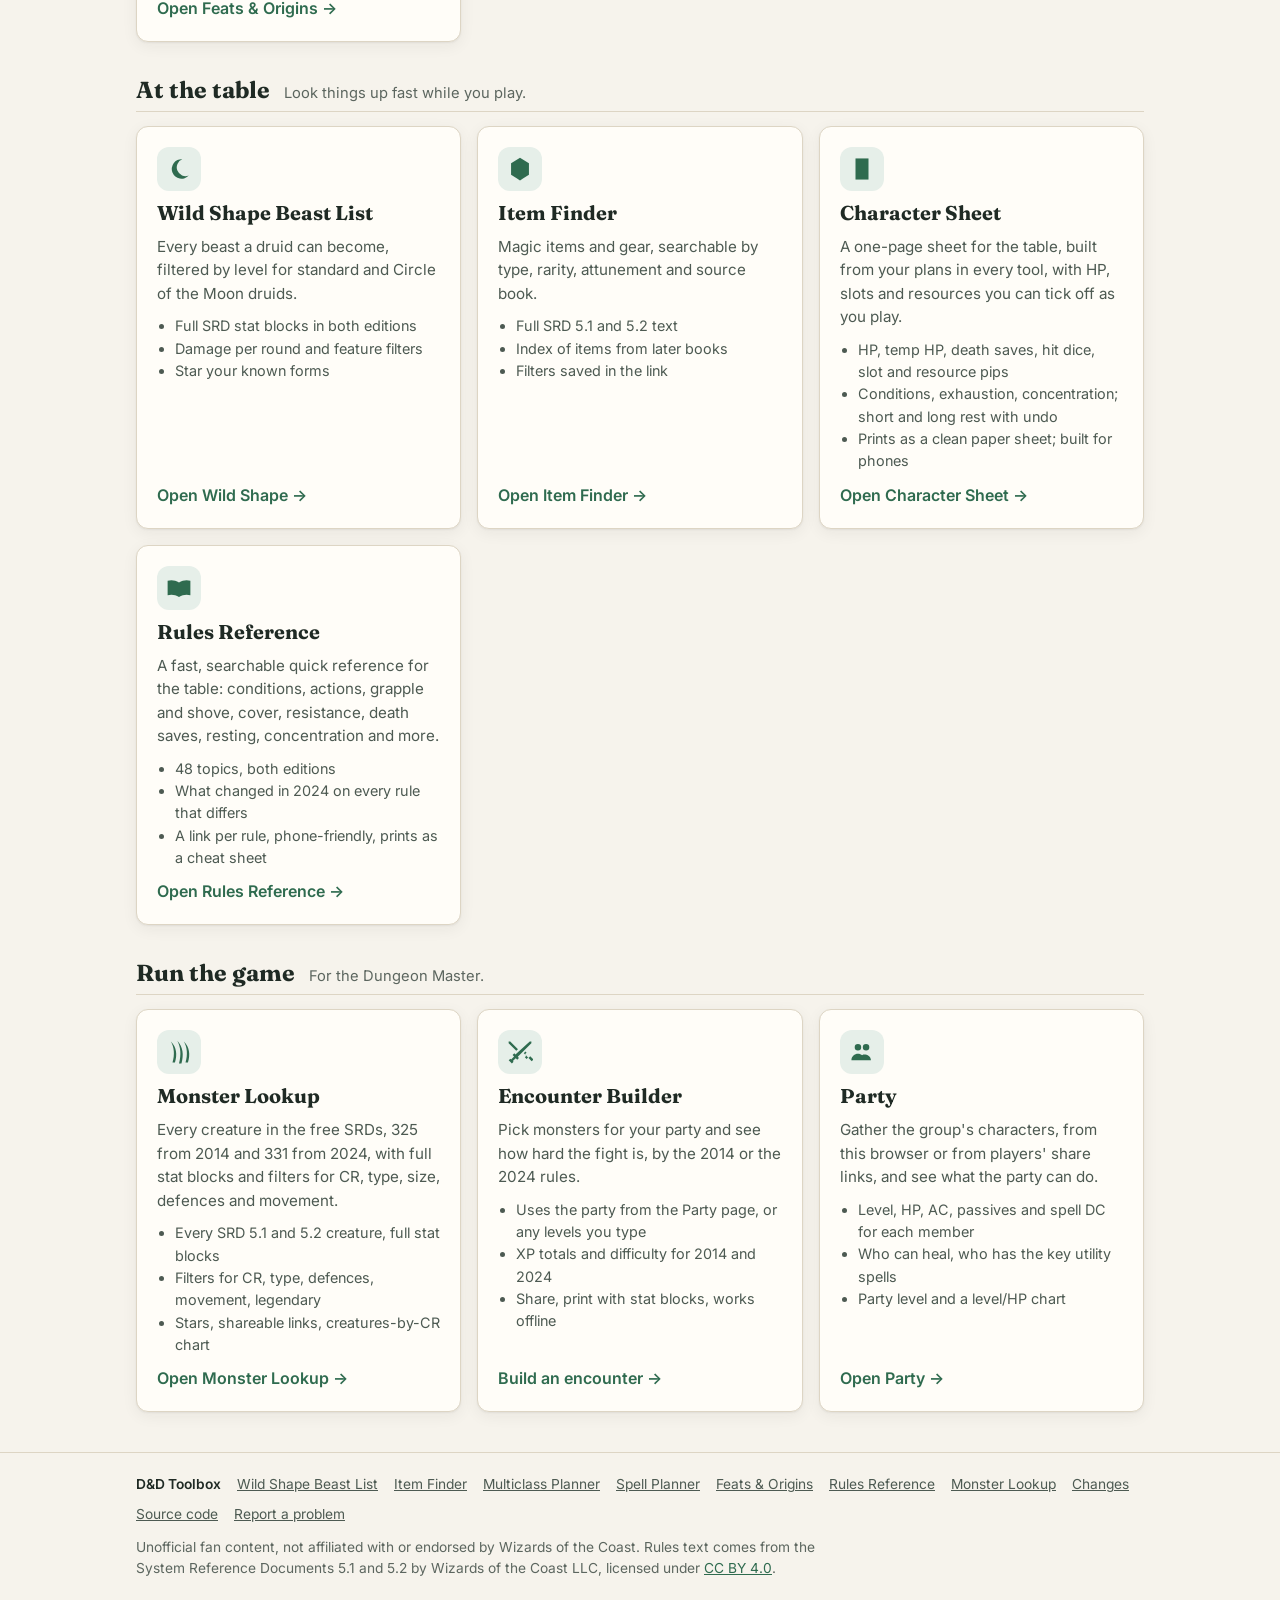
==== commit 535065c0: "Shared v1.14: dice rolling and links between tools dice.js (tap-to-roll in stat blocks and data-dice" ====
--- a/site/index.html
+++ b/site/index.html
@@ -65,6 +65,7 @@
     </div>
     <nav class="jump" aria-label="Sections"><a href="#characters">Characters</a><a href="#build">Build</a><a href="#play">Play</a><a href="#run">Run</a></nav>
     <p class="offline-row" id="offlineRow" hidden><button type="button" class="btn" id="saveAll">Save every tool for offline use</button> <span id="offlineStat" class="small muted" aria-live="polite">For the table when the signal is bad. Your phone can also add the toolbox to its home screen.</span></p>
+    <p class="offline-row"><button type="button" class="btn" id="openDice">Dice roller</button> <span class="small muted">Stat blocks in every tool roll when you tap a number; the log is shared by all of them.</span></p>
   </section>
 
   <section class="group chars-strip" id="characters" aria-labelledby="charsH">
@@ -201,6 +202,8 @@
 <script src="search.js?v=dev"></script>
 <script src="version.js?v=dev"></script>
 <script src="offline.js?v=dev"></script>
+<script src="dice.js?v=dev"></script>
+<script src="links.js?v=dev"></script>
 <script src="motion.js?v=dev" defer></script>
 <script src="ui.js?v=dev" defer></script>
 </body>
--- a/site/styles.css
+++ b/site/styles.css
@@ -147,7 +147,7 @@
 .offline-row { margin: 14px 0 0; display: flex; flex-wrap: wrap; align-items: center; gap: 8px 12px; }
 @media (max-width: 520px) { .hs-box kbd { display: none; } .hs-s { grid-column: 1; grid-row: auto; } }
 @media print { .hub-search, .offline-row { display: none !important; } }
-/* === dnd-shared v1.10 (canonical copy: WernerCD/dnd shared/dnd-shared.css) === */
+/* === dnd-shared v1.11 (canonical copy: WernerCD/dnd shared/dnd-shared.css) === */
 /* Paste this block unchanged at the END of each site's styles.css. Do not edit it per site;
    change it in the hub repo and re-copy it to every site. It relies on the shared tokens
    (--bg, --surface, --surface-2, --ink, --ink-2, --muted, --line, --accent, --gold, --radius). */
@@ -290,15 +290,52 @@
 .dsb.mini .dsb-abil div { font-size: .76rem; }
 .dsb.mini .dsb-sec { font-size: .95rem; margin: 8px 0 4px; }
 @media (max-width: 520px) { .dsb-abil { grid-template-columns: repeat(3, 1fr); } }
+/* dice (dice.js) and cross-links (links.js), v1.11 */
+.dd-roll { color: var(--accent); cursor: pointer; border-bottom: 1px dashed currentColor; border-radius: 3px; white-space: nowrap; }
+.dd-roll:hover { background: color-mix(in srgb, var(--accent) 14%, transparent); }
+.dd-roll:focus-visible { outline: 2px solid var(--accent); outline-offset: 1px; }
+a.dlx { color: inherit; text-decoration: underline dotted; text-underline-offset: 3px; text-decoration-color: color-mix(in srgb, var(--accent) 70%, transparent); }
+a.dlx:hover, a.dlx:focus-visible { color: var(--accent); text-decoration-style: solid; }
+.dd-tray { position: fixed; right: 16px; bottom: 16px; z-index: 900; width: min(320px, calc(100vw - 32px)); max-height: calc(100vh - 32px); overflow: auto; background: var(--surface); color: var(--ink); border: 1px solid var(--line); border-top: 3px solid var(--gold); border-radius: 12px; box-shadow: 0 10px 30px rgba(0, 0, 0, .28); padding: 10px 14px 12px; font-size: .9rem; }
+.dd-tray[hidden] { display: none; }
+.dd-head { display: flex; justify-content: space-between; align-items: center; }
+.dd-head b { font-family: Fraunces, Georgia, serif; font-size: 1rem; color: var(--gold); }
+.dd-x { font: inherit; font-size: 1.3rem; line-height: 1; background: none; border: 0; color: var(--muted); cursor: pointer; min-width: 32px; min-height: 32px; border-radius: 6px; }
+.dd-x:hover, .dd-x:focus-visible { color: var(--ink); background: var(--surface-2); }
+.dd-last p { margin: 4px 0; }
+.dd-lbl { color: var(--ink-2); font-weight: 600; }
+.dd-res { display: flex; align-items: baseline; gap: 10px; }
+.dd-total { font-family: Fraunces, Georgia, serif; font-size: 2.2rem; font-weight: 700; line-height: 1.1; color: var(--ink); }
+.dd-expr, .dd-parts, .dd-sub, .dd-hint { color: var(--muted); }
+.dd-nat { font-weight: 600; padding: 0 6px; border-radius: 6px; }
+.dd-nat.hi { color: var(--accent-ink); background: var(--accent); }
+.dd-nat.lo { color: var(--warn); background: var(--warn-bg); }
+.dd-advdis { display: flex; flex-wrap: wrap; gap: 2px 14px; }
+.dd-advdis b { color: var(--ink); }
+.dd-free { display: flex; gap: 6px; margin: 8px 0 6px; }
+.dd-free input { flex: 1; min-width: 0; font: inherit; color: var(--ink); background: var(--surface-2); border: 1px solid var(--line); border-radius: 8px; padding: 4px 8px; min-height: 32px; }
+.dd-btn { font: inherit; font-size: .85rem; min-height: 32px; padding: 2px 10px; border-radius: 8px; border: 1px solid var(--line); background: var(--surface-2); color: var(--ink); cursor: pointer; }
+.dd-btn:hover, .dd-btn:focus-visible { border-color: var(--accent); color: var(--accent); }
+.dd-quick { display: flex; flex-wrap: wrap; gap: 4px; }
+.dd-quick .dd-btn { padding: 2px 8px; }
+.dd-link { font: inherit; background: none; border: 0; padding: 0; color: var(--accent); text-decoration: underline; cursor: pointer; min-height: 24px; }
+.dd-more { margin-top: 8px; }
+.dd-more summary { cursor: pointer; color: var(--ink-2); min-height: 24px; }
+.dd-log { list-style: none; margin: 6px 0; padding: 0; max-height: 220px; overflow: auto; }
+.dd-log li { padding: 3px 0; border-bottom: 1px solid var(--line); }
+.dd-lv { display: inline-block; min-width: 2.2em; font-weight: 700; color: var(--ink); }
+.dd-le, .dd-ad { color: var(--muted); font-size: .84rem; }
+.dd-sr { position: absolute; width: 1px; height: 1px; overflow: hidden; clip: rect(0 0 0 0); white-space: nowrap; }
 /* print: paper-friendly, no chrome. Sites add their own rules to hide tool controls. */
 @media print {
   :root, :root:not([data-theme="light"]), :root[data-theme="dark"] { --bg: #fff; --surface: #fff; --surface-2: #f3f3f3; --ink: #000; --ink-2: #222; --muted: #555; --line: #bbb; --shadow: none; --accent: #2f6b4f; --accent-ink: #ffffff; --gold: #a8841c; --warn: #9a4b1c; --warn-bg: #f7e6d8; --chip: #e6efe9; color-scheme: light; }
   body { background: #fff; }
-  .hub-bar, .tool-menu, .char-pick, .char-import, .plot-tip, .plot-table summary, #themeBtn, .site-footer .foot-links, button, dialog::backdrop { display: none !important; }
+  .hub-bar, .tool-menu, .char-pick, .char-import, .plot-tip, .plot-table summary, #themeBtn, .site-footer .foot-links, button, dialog::backdrop, .dd-tray { display: none !important; }
+  .dd-roll { color: inherit; border: 0; }
   .site-header { border-bottom: 1px solid #000; }
   a { color: inherit; text-decoration: none; }
   .card, .change-day li, .statblock, .dsb { break-inside: avoid; }
   .ui-anim [data-reveal] > * { opacity: 1 !important; }
   .plot-fig { break-inside: avoid; }
 }
-/* === end dnd-shared v1.10 === */
+/* === end dnd-shared v1.11 === */
